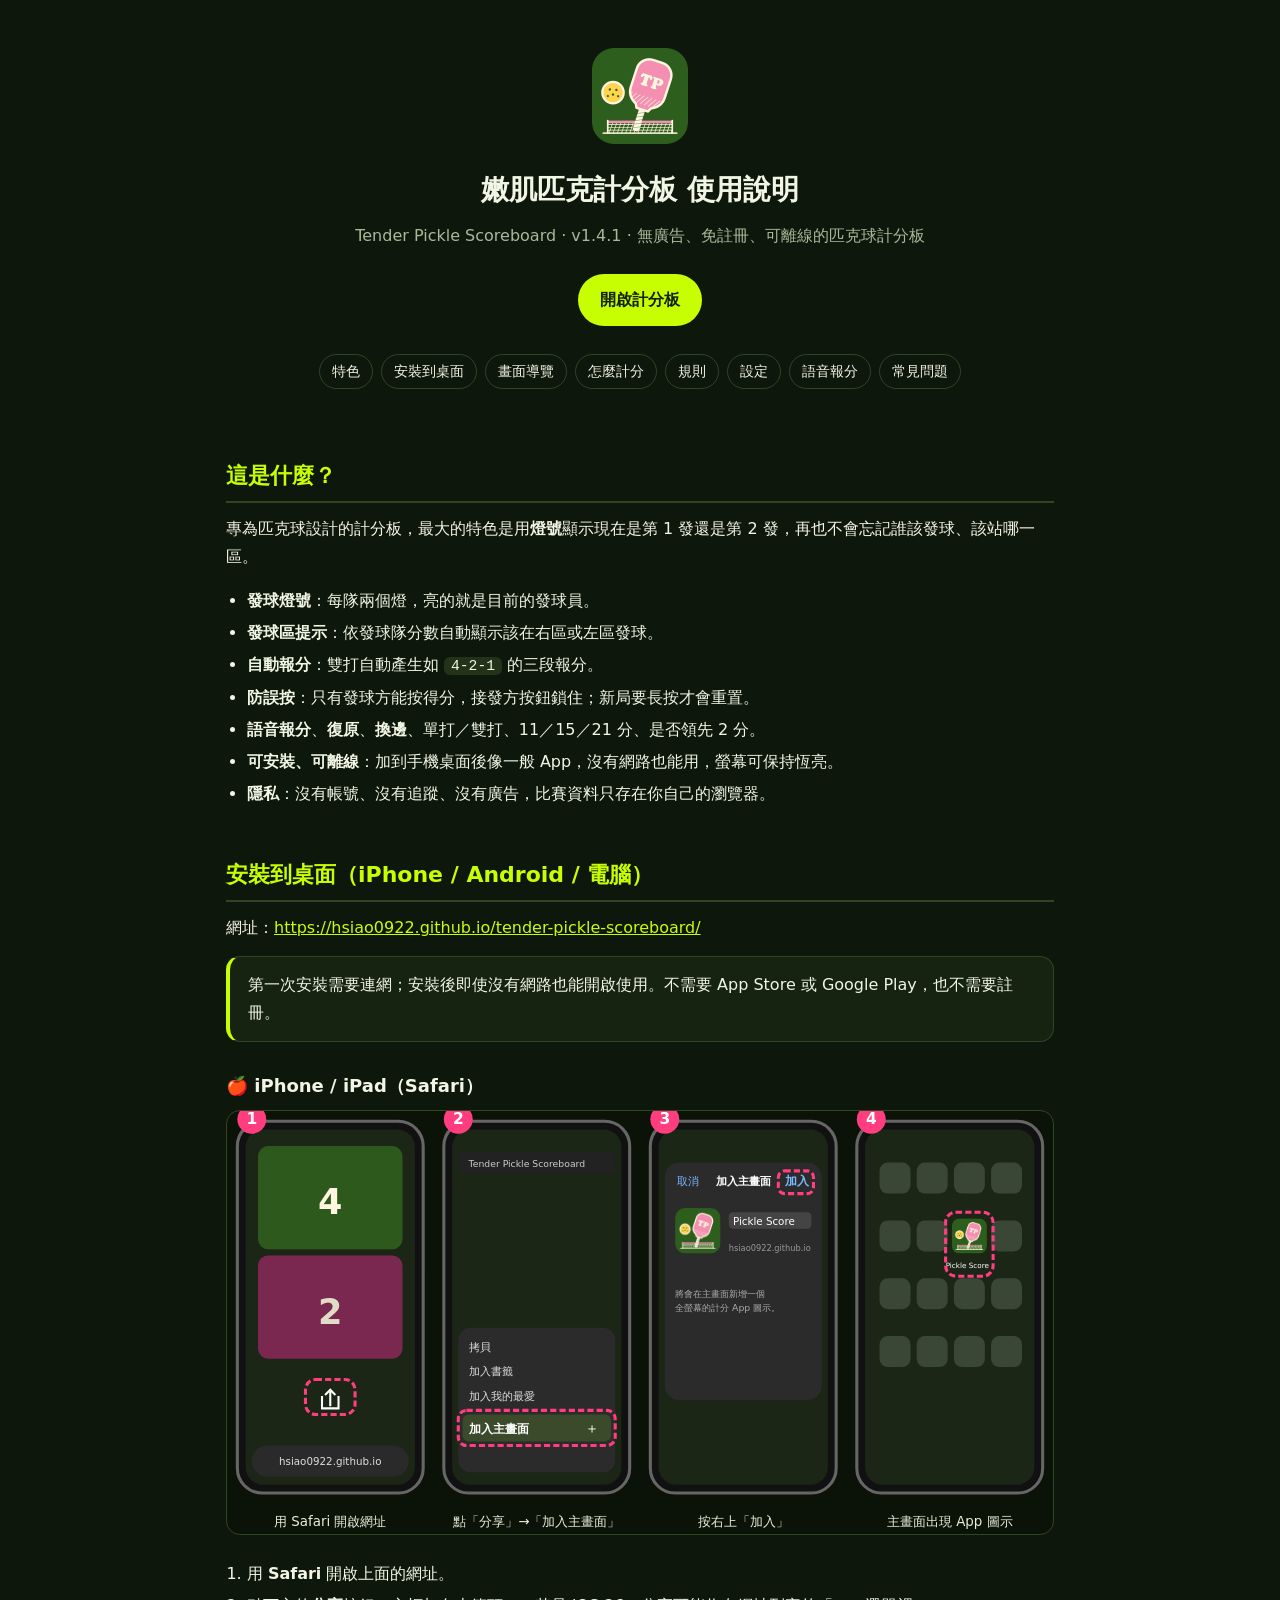
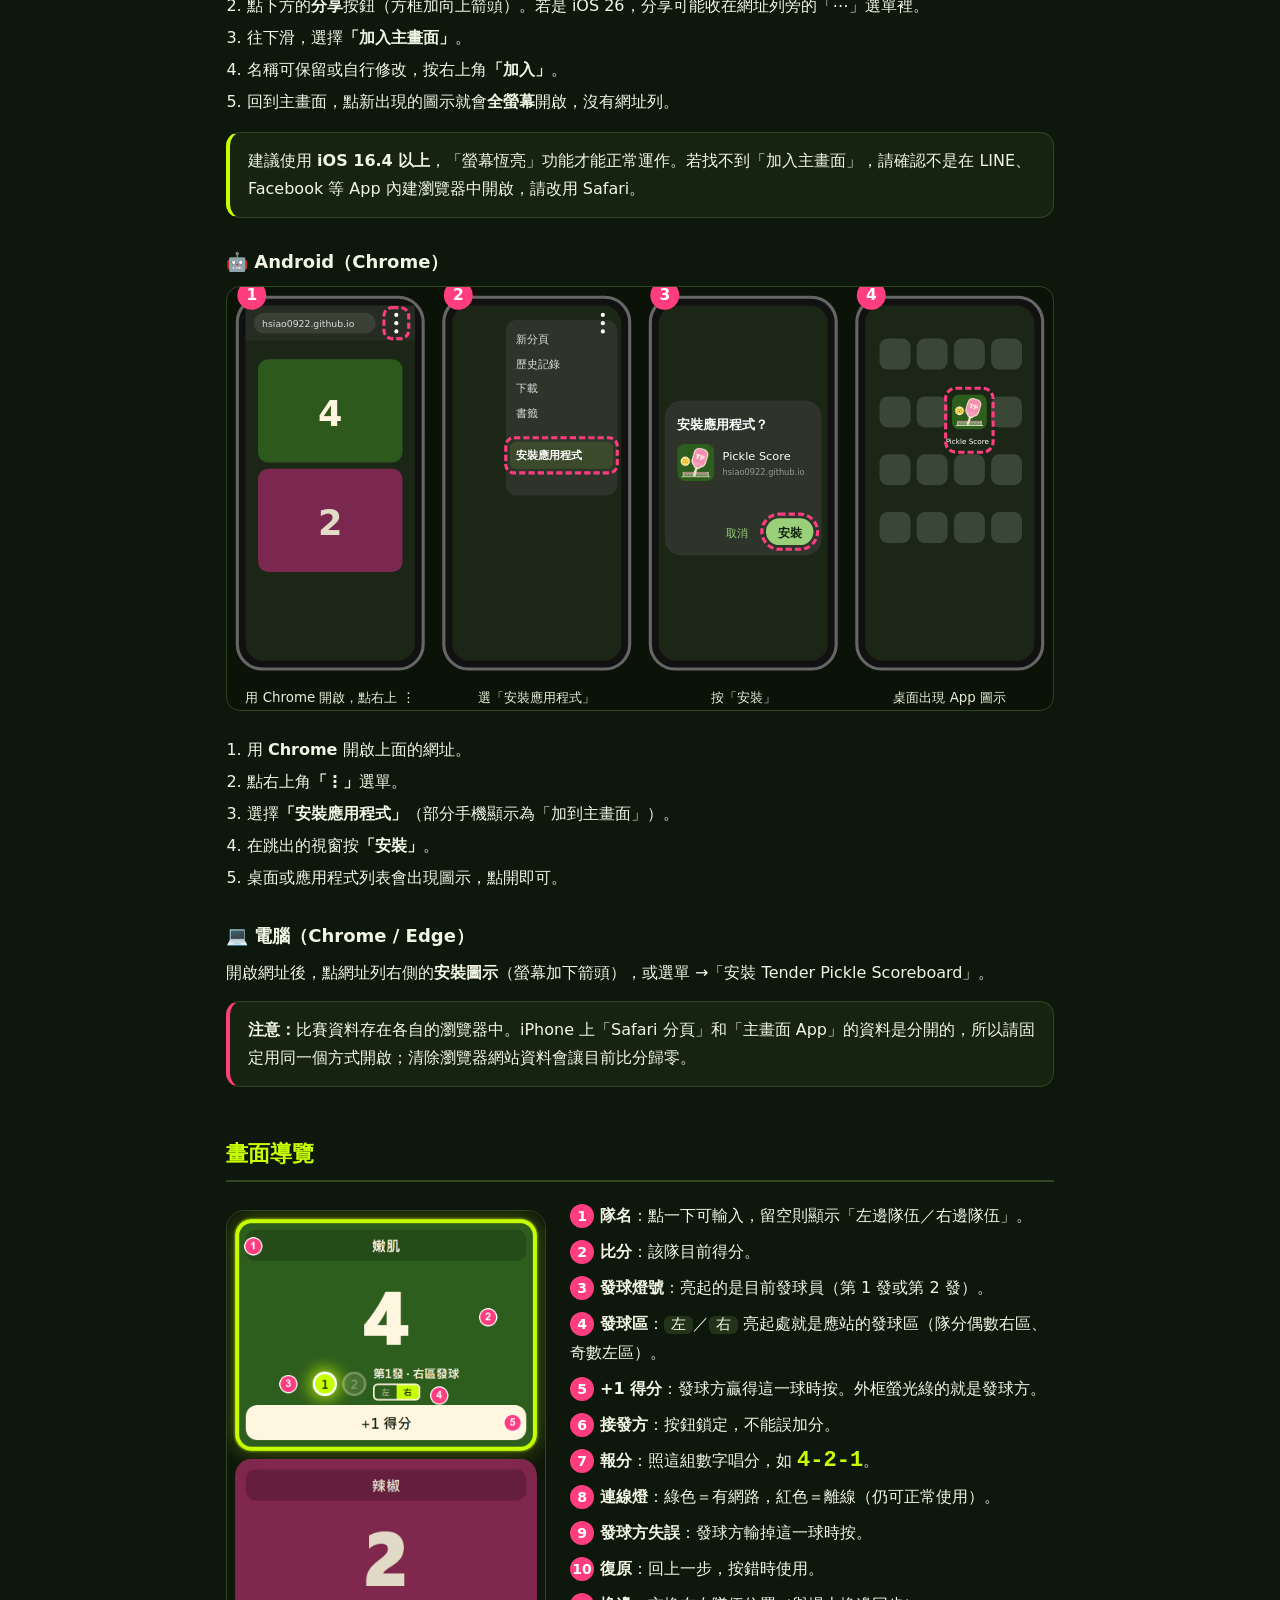
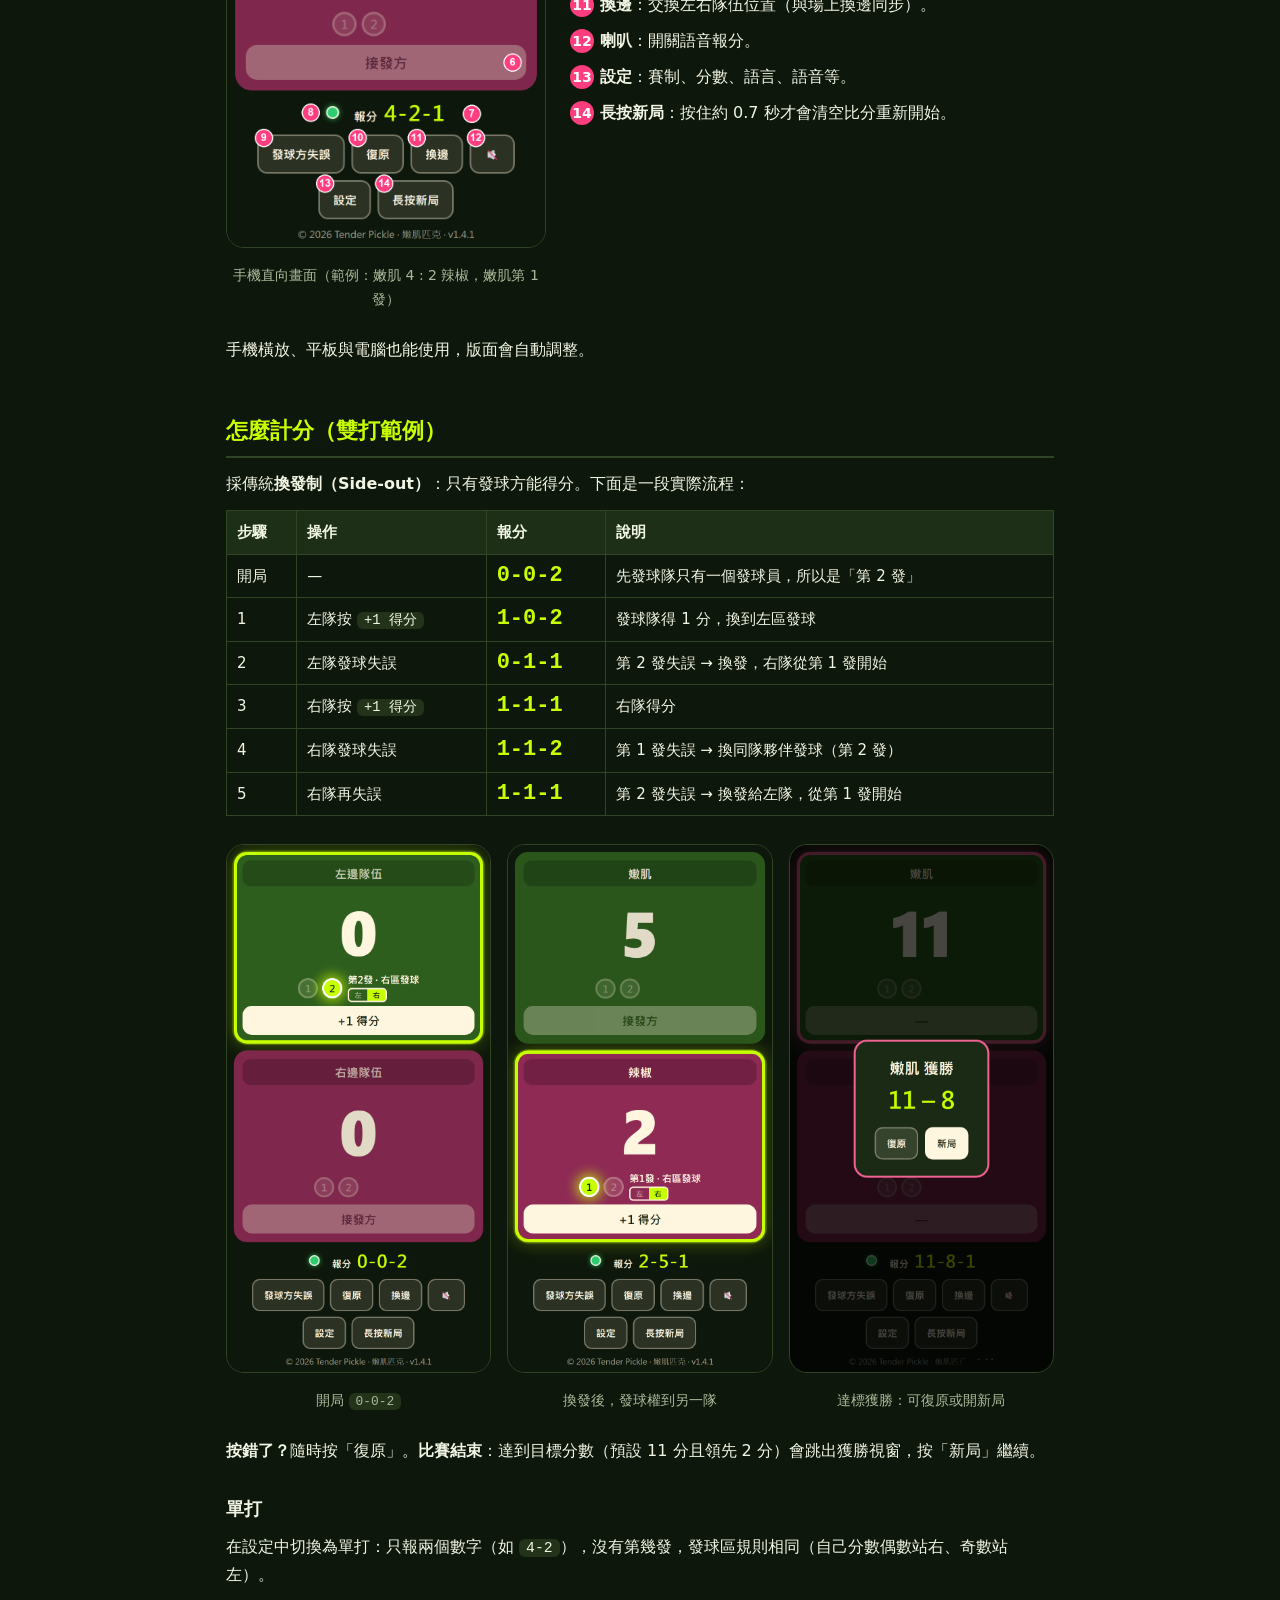
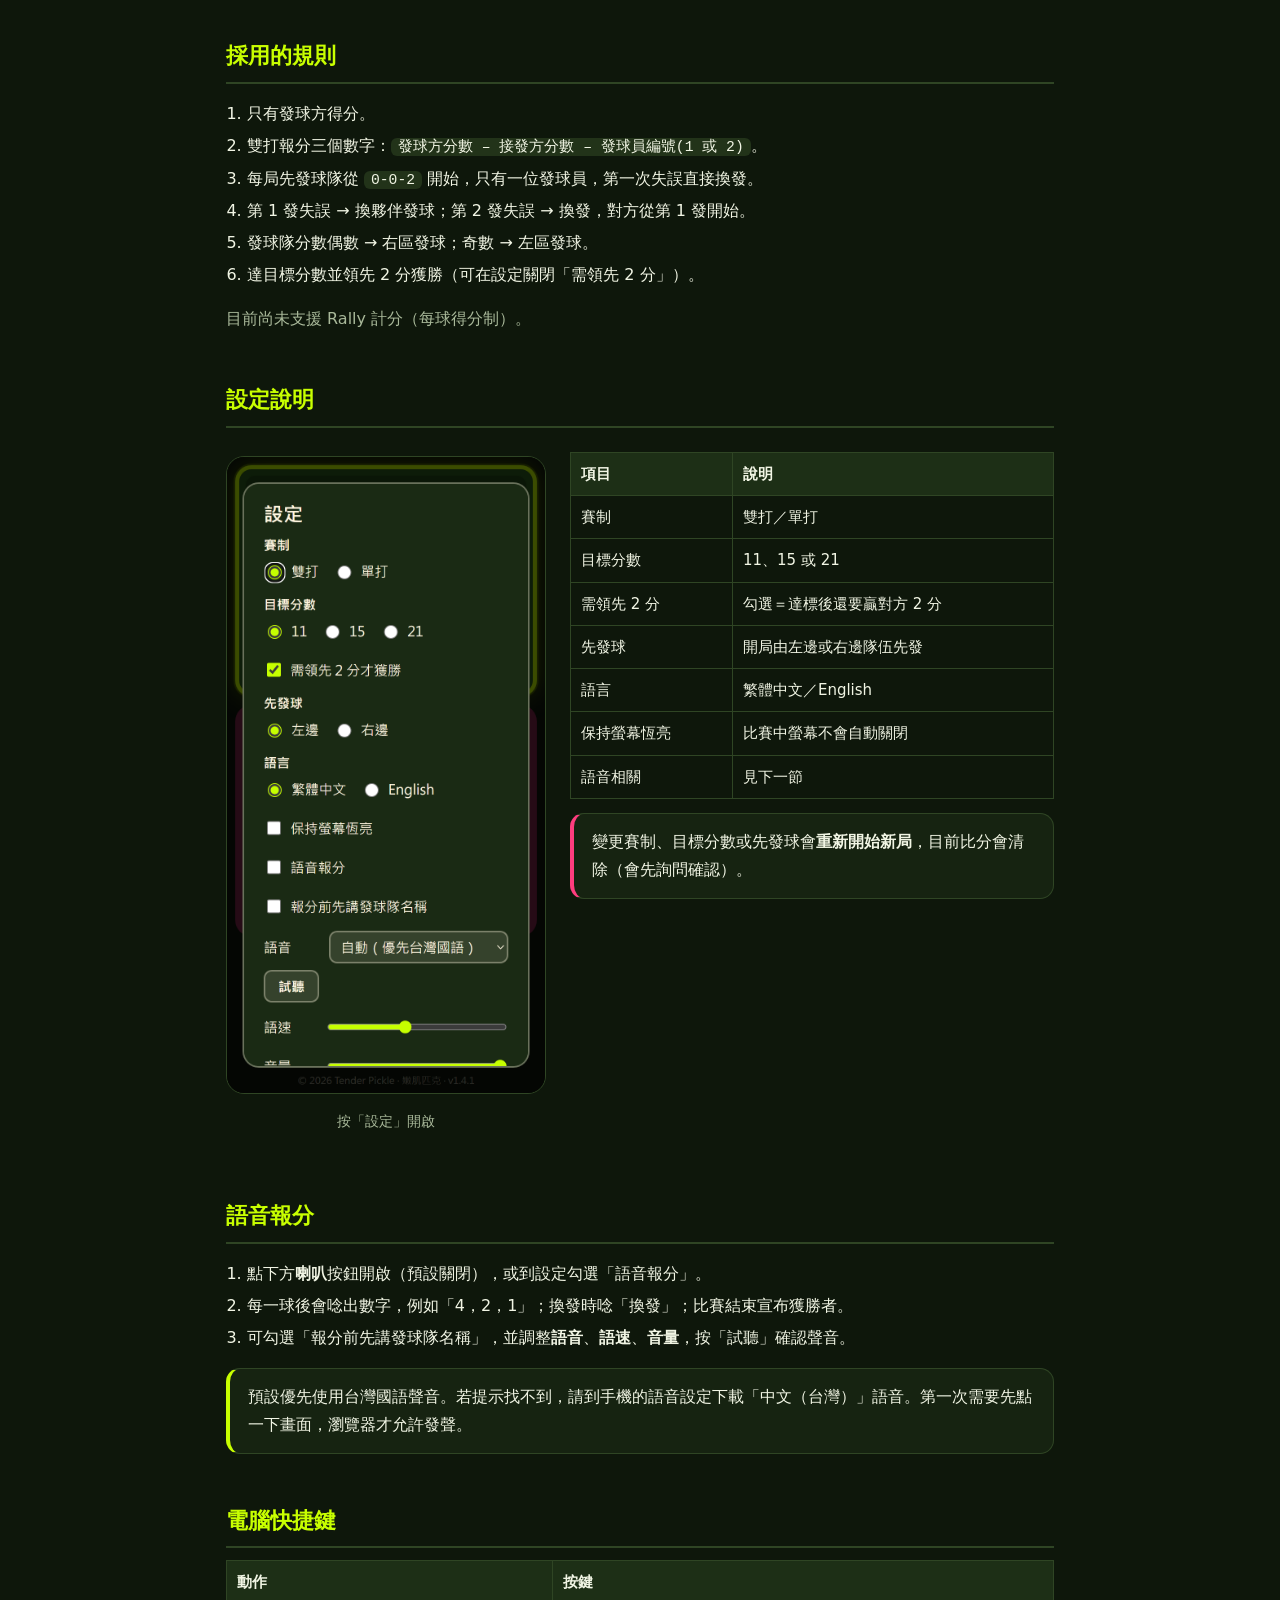
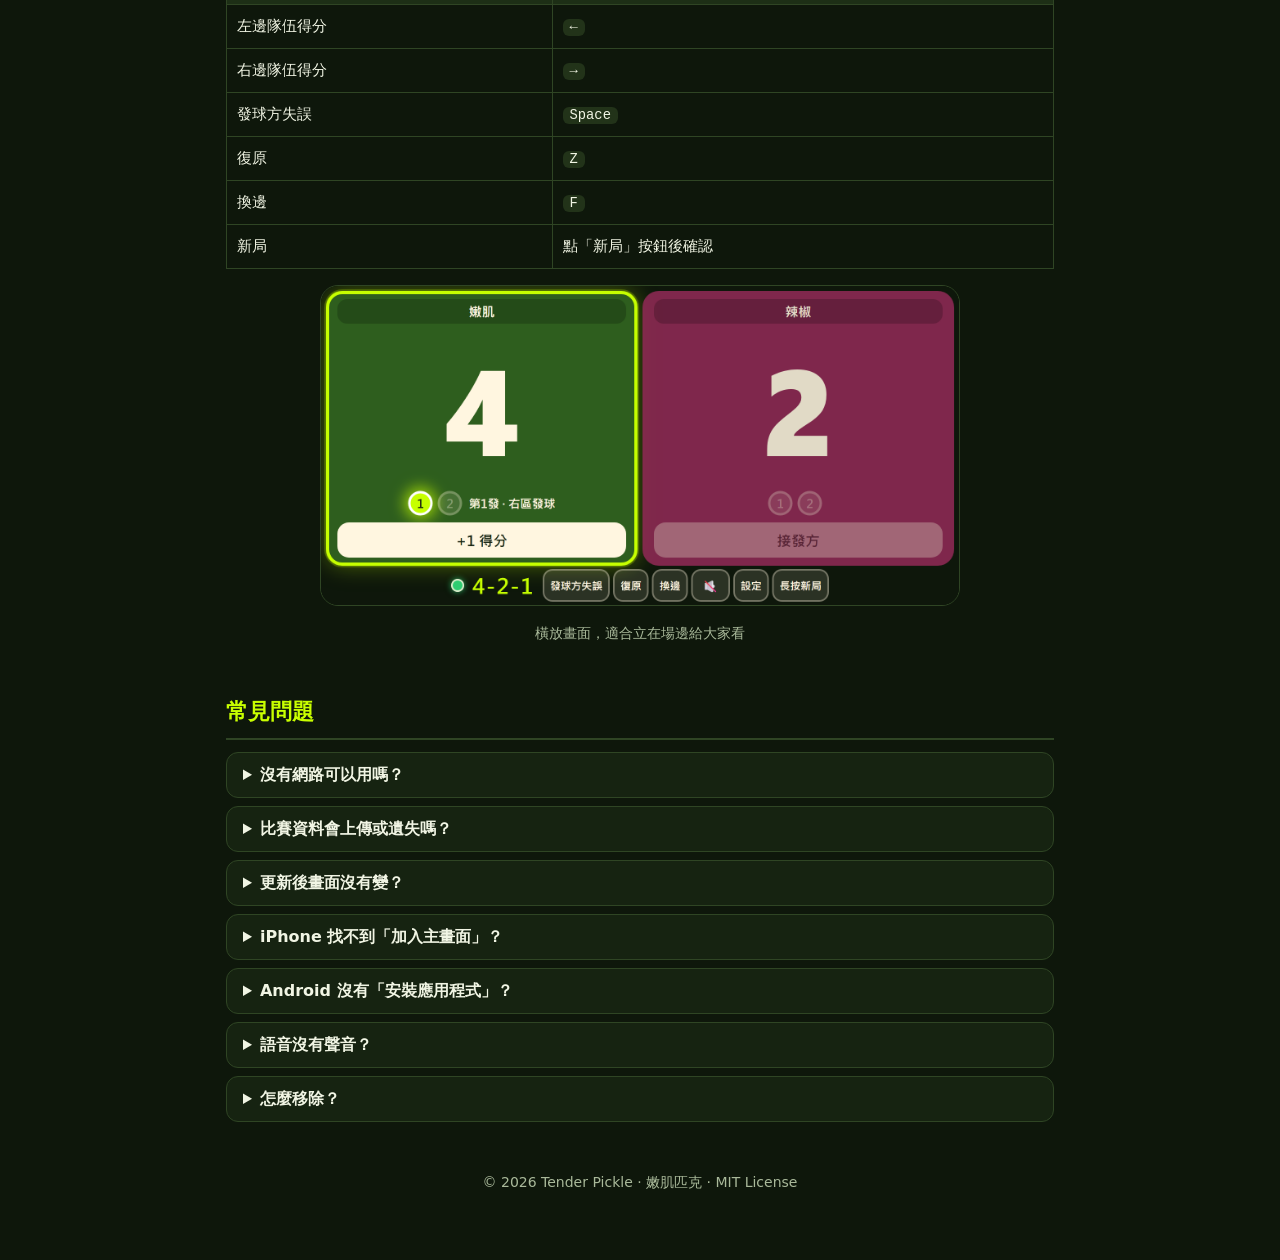
==== guide/index.html @ e4ce8564 "Add illustrated user guide with iOS/Android install steps Co-Authored-By: Claude Sonnet 5.5 <noreply" ====
<!doctype html>
<html lang="zh-TW">
<head>
<meta charset="utf-8">
<meta name="viewport" content="width=device-width, initial-scale=1">
<title>嫩肌匹克計分板 使用說明</title>
<style>
:root{--bg:#0e170b;--card:#16231110;--panel:#162311;--line:#2f4524;--fg:#f1f5e4;--mute:#a9b99a;--lime:#c8ff00;--pink:#ff3d7f}
*{box-sizing:border-box}
body{margin:0;background:var(--bg);color:var(--fg);font:16px/1.75 "Noto Sans TC","Microsoft JhengHei",system-ui,sans-serif}
.wrap{max-width:860px;margin:0 auto;padding:24px 16px 64px}
header{text-align:center;padding:24px 0 8px}
header img{width:96px;height:96px;border-radius:22px}
h1{font-size:28px;margin:12px 0 4px}
h2{font-size:22px;margin:48px 0 12px;padding-bottom:6px;border-bottom:2px solid var(--line);color:var(--lime)}
h3{font-size:18px;margin:28px 0 8px}
p{margin:8px 0}
.sub{color:var(--mute)}
a{color:var(--lime)}
.cta{display:inline-block;margin:16px 0;padding:12px 22px;border-radius:999px;background:var(--lime);color:#12200c;font-weight:700;text-decoration:none}
nav{display:flex;flex-wrap:wrap;gap:8px;justify-content:center;margin:12px 0}
nav a{padding:4px 12px;border:1px solid var(--line);border-radius:999px;text-decoration:none;font-size:14px;color:var(--fg)}
.panel{background:var(--panel);border:1px solid var(--line);border-radius:14px;padding:14px 18px;margin:14px 0}
.tip{border-left:4px solid var(--lime)}
.warn{border-left:4px solid var(--pink)}
figure{margin:16px 0;text-align:center}
figure img{max-width:100%;height:auto;border-radius:18px;border:1px solid var(--line)}
figcaption{color:var(--mute);font-size:14px;margin-top:6px}
.shots{display:grid;grid-template-columns:repeat(auto-fit,minmax(200px,1fr));gap:16px}
.two{display:grid;grid-template-columns:minmax(0,320px) 1fr;gap:24px;align-items:start}
@media(max-width:640px){.two{grid-template-columns:1fr}}
table{border-collapse:collapse;width:100%;margin:12px 0;font-size:15px}
th,td{border:1px solid var(--line);padding:8px 10px;text-align:left;vertical-align:top}
th{background:#1d2f16}
code,kbd{background:#223319;border-radius:6px;padding:1px 7px;font-family:ui-monospace,Consolas,monospace;font-size:.92em}
ol,ul{padding-left:1.3em}
li{margin:4px 0}
.num{display:inline-block;min-width:24px;height:24px;line-height:24px;border-radius:50%;background:var(--pink);color:#fff;text-align:center;font-size:14px;font-weight:700;margin-right:6px}
svg{width:100%;height:auto;background:#0b1208;border:1px solid var(--line);border-radius:14px}
.call{font:700 22px ui-monospace,Consolas,monospace;color:var(--lime)}
details{background:var(--panel);border:1px solid var(--line);border-radius:12px;padding:8px 16px;margin:8px 0}
summary{cursor:pointer;font-weight:700}
footer{text-align:center;color:var(--mute);font-size:14px;margin-top:48px}
@media print{body{background:#fff;color:#000}.panel,details{background:#fff}h2{color:#000}}
</style>
</head>
<body>
<div class="wrap">

<header>
  <img src="img/icon.png" alt="嫩肌匹克計分板圖示">
  <h1>嫩肌匹克計分板 使用說明</h1>
  <p class="sub">Tender Pickle Scoreboard · v1.4.1 · 無廣告、免註冊、可離線的匹克球計分板</p>
  <a class="cta" href="https://hsiao0922.github.io/tender-pickle-scoreboard/">開啟計分板</a>
  <nav>
    <a href="#features">特色</a><a href="#install">安裝到桌面</a><a href="#ui">畫面導覽</a><a href="#play">怎麼計分</a>
    <a href="#rules">規則</a><a href="#settings">設定</a><a href="#voice">語音報分</a><a href="#faq">常見問題</a>
  </nav>
</header>

<h2 id="features">這是什麼？</h2>
<p>專為匹克球設計的計分板，最大的特色是用<strong>燈號</strong>顯示現在是第 1 發還是第 2 發，再也不會忘記誰該發球、該站哪一區。</p>
<ul>
  <li><strong>發球燈號</strong>：每隊兩個燈，亮的就是目前的發球員。</li>
  <li><strong>發球區提示</strong>：依發球隊分數自動顯示該在右區或左區發球。</li>
  <li><strong>自動報分</strong>：雙打自動產生如 <code>4-2-1</code> 的三段報分。</li>
  <li><strong>防誤按</strong>：只有發球方能按得分，接發方按鈕鎖住；新局要長按才會重置。</li>
  <li><strong>語音報分</strong>、<strong>復原</strong>、<strong>換邊</strong>、單打／雙打、11／15／21 分、是否領先 2 分。</li>
  <li><strong>可安裝、可離線</strong>：加到手機桌面後像一般 App，沒有網路也能用，螢幕可保持恆亮。</li>
  <li><strong>隱私</strong>：沒有帳號、沒有追蹤、沒有廣告，比賽資料只存在你自己的瀏覽器。</li>
</ul>

<h2 id="install">安裝到桌面（iPhone / Android / 電腦）</h2>
<p>網址：<a href="https://hsiao0922.github.io/tender-pickle-scoreboard/">https://hsiao0922.github.io/tender-pickle-scoreboard/</a></p>
<div class="panel tip">第一次安裝需要連網；安裝後即使沒有網路也能開啟使用。不需要 App Store 或 Google Play，也不需要註冊。</div>

<h3>🍎 iPhone / iPad（Safari）</h3>
<svg viewBox="0 0 800 410" role="img" aria-label="iPhone 安裝步驟" font-family="'Noto Sans TC','Microsoft JhengHei',system-ui,sans-serif"><g transform="translate(10,10)">
<rect width="180" height="360" rx="24" fill="#111" stroke="#666" stroke-width="3"/>
<rect x="8" y="8" width="164" height="344" rx="17" fill="#1b2616"/>
<rect x="20" y="24" width="140" height="100" rx="10" fill="#2d5a1c"/><rect x="20" y="130" width="140" height="100" rx="10" fill="#7a2850"/><text x="90" y="90" font-size="34" fill="#fff6e0" text-anchor="middle" font-weight="700">4</text><text x="90" y="196" font-size="34" fill="#e0dcc8" text-anchor="middle" font-weight="700">2</text><rect x="14" y="314" width="152" height="30" rx="15" fill="#2a2a2a"/><text x="90" y="333" font-size="10" fill="#ddd" text-anchor="middle" font-weight="400">hsiao0922.github.io</text><g transform="translate(82,258)" stroke="#fff" fill="none" stroke-width="2"><path d="M0 8v12h16V8M8 18V2M3 7l5-5 5 5"/></g><rect x="66" y="250" width="48" height="34" rx="10" fill="none" stroke="#ff3d7f" stroke-width="3" stroke-dasharray="6 3"/>
<circle cx="14" cy="-2" r="14" fill="#ff3d7f"/><text x="14" y="3" text-anchor="middle" fill="#fff" font-size="15" font-weight="700">1</text>
<text x="90" y="392" text-anchor="middle" fill="#e8f0d8" font-size="13">用 Safari 開啟網址</text>
</g><g transform="translate(210,10)">
<rect width="180" height="360" rx="24" fill="#111" stroke="#666" stroke-width="3"/>
<rect x="8" y="8" width="164" height="344" rx="17" fill="#1b2616"/>
<rect x="14" y="30" width="152" height="20" rx="6" fill="#222"/><text x="24" y="44" font-size="9" fill="#ccc" text-anchor="start" font-weight="400">Tender Pickle Scoreboard</text><rect x="14" y="200" width="152" height="140" rx="12" fill="#2b2b2b"/><text x="24" y="222" font-size="11" fill="#ddd" text-anchor="start" font-weight="400">拷貝</text><text x="24" y="246" font-size="11" fill="#ddd" text-anchor="start" font-weight="400">加入書籤</text><text x="24" y="270" font-size="11" fill="#ddd" text-anchor="start" font-weight="400">加入我的最愛</text><rect x="18" y="284" width="144" height="26" rx="6" fill="#3a4a2a"/><text x="24" y="302" font-size="12" fill="#fff" text-anchor="start" font-weight="700">加入主畫面</text><text x="150" y="302" font-size="14" fill="#fff" text-anchor="end">＋</text><rect x="14" y="280" width="152" height="34" rx="8" fill="none" stroke="#ff3d7f" stroke-width="3" stroke-dasharray="6 3"/>
<circle cx="14" cy="-2" r="14" fill="#ff3d7f"/><text x="14" y="3" text-anchor="middle" fill="#fff" font-size="15" font-weight="700">2</text>
<text x="90" y="392" text-anchor="middle" fill="#e8f0d8" font-size="13">點「分享」→「加入主畫面」</text>
</g><g transform="translate(410,10)">
<rect width="180" height="360" rx="24" fill="#111" stroke="#666" stroke-width="3"/>
<rect x="8" y="8" width="164" height="344" rx="17" fill="#1b2616"/>
<rect x="14" y="40" width="152" height="230" rx="14" fill="#2b2b2b"/><text x="26" y="62" font-size="11" fill="#7ab8ff" text-anchor="start" font-weight="400">取消</text><text x="90" y="62" font-size="11" fill="#fff" text-anchor="middle" font-weight="700">加入主畫面</text><text x="154" y="62" font-size="12" fill="#7ab8ff" text-anchor="end" font-weight="700">加入</text><image href="img/icon.png" x="24" y="84" width="44" height="44" style="clip-path:inset(0 round 9.68px)"/><rect x="76" y="88" width="80" height="16" rx="4" fill="#444"/><text x="80" y="100" font-size="10" fill="#fff" text-anchor="start" font-weight="400">Pickle Score</text><text x="76" y="126" font-size="8" fill="#999" text-anchor="start" font-weight="400">hsiao0922.github.io</text><text x="24" y="170" font-size="9" fill="#aaa" text-anchor="start" font-weight="400">將會在主畫面新增一個</text><text x="24" y="184" font-size="9" fill="#aaa" text-anchor="start" font-weight="400">全螢幕的計分 App 圖示。</text><rect x="124" y="48" width="34" height="22" rx="6" fill="none" stroke="#ff3d7f" stroke-width="3" stroke-dasharray="6 3"/>
<circle cx="14" cy="-2" r="14" fill="#ff3d7f"/><text x="14" y="3" text-anchor="middle" fill="#fff" font-size="15" font-weight="700">3</text>
<text x="90" y="392" text-anchor="middle" fill="#e8f0d8" font-size="13">按右上「加入」</text>
</g><g transform="translate(610,10)">
<rect width="180" height="360" rx="24" fill="#111" stroke="#666" stroke-width="3"/>
<rect x="8" y="8" width="164" height="344" rx="17" fill="#1b2616"/>
<rect x="22" y="40" width="30" height="30" rx="8" fill="#3a4636"/><rect x="58" y="40" width="30" height="30" rx="8" fill="#3a4636"/><rect x="94" y="40" width="30" height="30" rx="8" fill="#3a4636"/><rect x="130" y="40" width="30" height="30" rx="8" fill="#3a4636"/><rect x="22" y="96" width="30" height="30" rx="8" fill="#3a4636"/><rect x="58" y="96" width="30" height="30" rx="8" fill="#3a4636"/><rect x="130" y="96" width="30" height="30" rx="8" fill="#3a4636"/><rect x="22" y="152" width="30" height="30" rx="8" fill="#3a4636"/><rect x="58" y="152" width="30" height="30" rx="8" fill="#3a4636"/><rect x="94" y="152" width="30" height="30" rx="8" fill="#3a4636"/><rect x="130" y="152" width="30" height="30" rx="8" fill="#3a4636"/><rect x="22" y="208" width="30" height="30" rx="8" fill="#3a4636"/><rect x="58" y="208" width="30" height="30" rx="8" fill="#3a4636"/><rect x="94" y="208" width="30" height="30" rx="8" fill="#3a4636"/><rect x="130" y="208" width="30" height="30" rx="8" fill="#3a4636"/><image href="img/icon.png" x="92" y="94" width="34" height="34" style="clip-path:inset(0 round 7.48px)"/><text x="107" y="142" font-size="7" fill="#fff" text-anchor="middle" font-weight="400">Pickle Score</text><rect x="86" y="88" width="46" height="62" rx="10" fill="none" stroke="#ff3d7f" stroke-width="3" stroke-dasharray="6 3"/>
<circle cx="14" cy="-2" r="14" fill="#ff3d7f"/><text x="14" y="3" text-anchor="middle" fill="#fff" font-size="15" font-weight="700">4</text>
<text x="90" y="392" text-anchor="middle" fill="#e8f0d8" font-size="13">主畫面出現 App 圖示</text>
</g></svg>
<ol>
  <li>用 <strong>Safari</strong> 開啟上面的網址。</li>
  <li>點下方的<strong>分享</strong>按鈕（方框加向上箭頭）。若是 iOS 26，分享可能收在網址列旁的「⋯」選單裡。</li>
  <li>往下滑，選擇<strong>「加入主畫面」</strong>。</li>
  <li>名稱可保留或自行修改，按右上角<strong>「加入」</strong>。</li>
  <li>回到主畫面，點新出現的圖示就會<strong>全螢幕</strong>開啟，沒有網址列。</li>
</ol>
<div class="panel tip">建議使用 <strong>iOS 16.4 以上</strong>，「螢幕恆亮」功能才能正常運作。若找不到「加入主畫面」，請確認不是在 LINE、Facebook 等 App 內建瀏覽器中開啟，請改用 Safari。</div>

<h3>🤖 Android（Chrome）</h3>
<svg viewBox="0 0 800 410" role="img" aria-label="Android 安裝步驟" font-family="'Noto Sans TC','Microsoft JhengHei',system-ui,sans-serif"><g transform="translate(10,10)">
<rect width="180" height="360" rx="24" fill="#111" stroke="#666" stroke-width="3"/>
<rect x="8" y="8" width="164" height="344" rx="17" fill="#1b2616"/>
<rect x="8" y="8" width="164" height="34" rx="0" fill="#262c22"/><rect x="16" y="15" width="118" height="20" rx="10" fill="#3a4034"/><text x="24" y="29" font-size="9" fill="#ddd" text-anchor="start" font-weight="400">hsiao0922.github.io</text><g fill="#fff"><circle cx="154" cy="17" r="2"/><circle cx="154" cy="25" r="2"/><circle cx="154" cy="33" r="2"/></g><rect x="142" y="10" width="24" height="30" rx="8" fill="none" stroke="#ff3d7f" stroke-width="3" stroke-dasharray="6 3"/><rect x="20" y="60" width="140" height="100" rx="10" fill="#2d5a1c"/><rect x="20" y="166" width="140" height="100" rx="10" fill="#7a2850"/><text x="90" y="125" font-size="34" fill="#fff6e0" text-anchor="middle" font-weight="700">4</text><text x="90" y="230" font-size="34" fill="#e0dcc8" text-anchor="middle" font-weight="700">2</text>
<circle cx="14" cy="-2" r="14" fill="#ff3d7f"/><text x="14" y="3" text-anchor="middle" fill="#fff" font-size="15" font-weight="700">1</text>
<text x="90" y="392" text-anchor="middle" fill="#e8f0d8" font-size="13">用 Chrome 開啟，點右上 ⋮</text>
</g><g transform="translate(210,10)">
<rect width="180" height="360" rx="24" fill="#111" stroke="#666" stroke-width="3"/>
<rect x="8" y="8" width="164" height="344" rx="17" fill="#1b2616"/>
<rect x="60" y="22" width="108" height="170" rx="10" fill="#2e342a"/><text x="70" y="44" font-size="11" fill="#ddd" text-anchor="start" font-weight="400">新分頁</text><text x="70" y="68" font-size="11" fill="#ddd" text-anchor="start" font-weight="400">歷史記錄</text><text x="70" y="92" font-size="11" fill="#ddd" text-anchor="start" font-weight="400">下載</text><text x="70" y="116" font-size="11" fill="#ddd" text-anchor="start" font-weight="400">書籤</text><rect x="64" y="140" width="100" height="26" rx="6" fill="#3a4a2a"/><text x="70" y="157" font-size="11" fill="#fff" text-anchor="start" font-weight="700">安裝應用程式</text><rect x="60" y="136" width="108" height="34" rx="8" fill="none" stroke="#ff3d7f" stroke-width="3" stroke-dasharray="6 3"/><g fill="#fff"><circle cx="154" cy="17" r="2"/><circle cx="154" cy="25" r="2"/><circle cx="154" cy="33" r="2"/></g>
<circle cx="14" cy="-2" r="14" fill="#ff3d7f"/><text x="14" y="3" text-anchor="middle" fill="#fff" font-size="15" font-weight="700">2</text>
<text x="90" y="392" text-anchor="middle" fill="#e8f0d8" font-size="13">選「安裝應用程式」</text>
</g><g transform="translate(410,10)">
<rect width="180" height="360" rx="24" fill="#111" stroke="#666" stroke-width="3"/>
<rect x="8" y="8" width="164" height="344" rx="17" fill="#1b2616"/>
<rect x="14" y="100" width="152" height="150" rx="16" fill="#2e342a"/><text x="26" y="128" font-size="13" fill="#fff" text-anchor="start" font-weight="700">安裝應用程式？</text><image href="img/icon.png" x="26" y="142" width="36" height="36" style="clip-path:inset(0 round 7.92px)"/><text x="70" y="158" font-size="11" fill="#fff" text-anchor="start" font-weight="400">Pickle Score</text><text x="70" y="172" font-size="8" fill="#999" text-anchor="start" font-weight="400">hsiao0922.github.io</text><text x="84" y="232" font-size="11" fill="#9ad07a" text-anchor="middle" font-weight="400">取消</text><rect x="112" y="214" width="46" height="26" rx="13" fill="#9ad07a"/><text x="135" y="232" font-size="12" fill="#12200c" text-anchor="middle" font-weight="700">安裝</text><rect x="108" y="210" width="54" height="34" rx="17" fill="none" stroke="#ff3d7f" stroke-width="3" stroke-dasharray="6 3"/>
<circle cx="14" cy="-2" r="14" fill="#ff3d7f"/><text x="14" y="3" text-anchor="middle" fill="#fff" font-size="15" font-weight="700">3</text>
<text x="90" y="392" text-anchor="middle" fill="#e8f0d8" font-size="13">按「安裝」</text>
</g><g transform="translate(610,10)">
<rect width="180" height="360" rx="24" fill="#111" stroke="#666" stroke-width="3"/>
<rect x="8" y="8" width="164" height="344" rx="17" fill="#1b2616"/>
<rect x="22" y="40" width="30" height="30" rx="8" fill="#3a4636"/><rect x="58" y="40" width="30" height="30" rx="8" fill="#3a4636"/><rect x="94" y="40" width="30" height="30" rx="8" fill="#3a4636"/><rect x="130" y="40" width="30" height="30" rx="8" fill="#3a4636"/><rect x="22" y="96" width="30" height="30" rx="8" fill="#3a4636"/><rect x="58" y="96" width="30" height="30" rx="8" fill="#3a4636"/><rect x="130" y="96" width="30" height="30" rx="8" fill="#3a4636"/><rect x="22" y="152" width="30" height="30" rx="8" fill="#3a4636"/><rect x="58" y="152" width="30" height="30" rx="8" fill="#3a4636"/><rect x="94" y="152" width="30" height="30" rx="8" fill="#3a4636"/><rect x="130" y="152" width="30" height="30" rx="8" fill="#3a4636"/><rect x="22" y="208" width="30" height="30" rx="8" fill="#3a4636"/><rect x="58" y="208" width="30" height="30" rx="8" fill="#3a4636"/><rect x="94" y="208" width="30" height="30" rx="8" fill="#3a4636"/><rect x="130" y="208" width="30" height="30" rx="8" fill="#3a4636"/><image href="img/icon.png" x="92" y="94" width="34" height="34" style="clip-path:inset(0 round 7.48px)"/><text x="107" y="142" font-size="7" fill="#fff" text-anchor="middle" font-weight="400">Pickle Score</text><rect x="86" y="88" width="46" height="62" rx="10" fill="none" stroke="#ff3d7f" stroke-width="3" stroke-dasharray="6 3"/>
<circle cx="14" cy="-2" r="14" fill="#ff3d7f"/><text x="14" y="3" text-anchor="middle" fill="#fff" font-size="15" font-weight="700">4</text>
<text x="90" y="392" text-anchor="middle" fill="#e8f0d8" font-size="13">桌面出現 App 圖示</text>
</g></svg>
<ol>
  <li>用 <strong>Chrome</strong> 開啟上面的網址。</li>
  <li>點右上角<strong>「⋮」</strong>選單。</li>
  <li>選擇<strong>「安裝應用程式」</strong>（部分手機顯示為「加到主畫面」）。</li>
  <li>在跳出的視窗按<strong>「安裝」</strong>。</li>
  <li>桌面或應用程式列表會出現圖示，點開即可。</li>
</ol>

<h3>💻 電腦（Chrome / Edge）</h3>
<p>開啟網址後，點網址列右側的<strong>安裝圖示</strong>（螢幕加下箭頭），或選單 →「安裝 Tender Pickle Scoreboard」。</p>

<div class="panel warn">
  <strong>注意：</strong>比賽資料存在各自的瀏覽器中。iPhone 上「Safari 分頁」和「主畫面 App」的資料是分開的，所以請固定用同一個方式開啟；清除瀏覽器網站資料會讓目前比分歸零。
</div>

<h2 id="ui">畫面導覽</h2>
<div class="two">
  <figure>
    <img src="img/annotated.png" alt="計分板畫面標註圖">
    <figcaption>手機直向畫面（範例：嫩肌 4 : 2 辣椒，嫩肌第 1 發）</figcaption>
  </figure>
  <div>
    <p><span class="num">1</span><strong>隊名</strong>：點一下可輸入，留空則顯示「左邊隊伍／右邊隊伍」。</p>
    <p><span class="num">2</span><strong>比分</strong>：該隊目前得分。</p>
    <p><span class="num">3</span><strong>發球燈號</strong>：亮起的是目前發球員（第 1 發或第 2 發）。</p>
    <p><span class="num">4</span><strong>發球區</strong>：<code>左</code>／<code>右</code> 亮起處就是應站的發球區（隊分偶數右區、奇數左區）。</p>
    <p><span class="num">5</span><strong>+1 得分</strong>：發球方贏得這一球時按。外框螢光綠的就是發球方。</p>
    <p><span class="num">6</span><strong>接發方</strong>：按鈕鎖定，不能誤加分。</p>
    <p><span class="num">7</span><strong>報分</strong>：照這組數字唱分，如 <span class="call">4-2-1</span>。</p>
    <p><span class="num">8</span><strong>連線燈</strong>：綠色＝有網路，紅色＝離線（仍可正常使用）。</p>
    <p><span class="num">9</span><strong>發球方失誤</strong>：發球方輸掉這一球時按。</p>
    <p><span class="num">10</span><strong>復原</strong>：回上一步，按錯時使用。</p>
    <p><span class="num">11</span><strong>換邊</strong>：交換左右隊伍位置（與場上換邊同步）。</p>
    <p><span class="num">12</span><strong>喇叭</strong>：開關語音報分。</p>
    <p><span class="num">13</span><strong>設定</strong>：賽制、分數、語言、語音等。</p>
    <p><span class="num">14</span><strong>長按新局</strong>：按住約 0.7 秒才會清空比分重新開始。</p>
  </div>
</div>
<p>手機橫放、平板與電腦也能使用，版面會自動調整。</p>

<h2 id="play">怎麼計分（雙打範例）</h2>
<p>採傳統<strong>換發制（Side-out）</strong>：只有發球方能得分。下面是一段實際流程：</p>
<table>
  <tr><th>步驟</th><th>操作</th><th>報分</th><th>說明</th></tr>
  <tr><td>開局</td><td>—</td><td><span class="call">0-0-2</span></td><td>先發球隊只有一個發球員，所以是「第 2 發」</td></tr>
  <tr><td>1</td><td>左隊按 <code>+1 得分</code></td><td><span class="call">1-0-2</span></td><td>發球隊得 1 分，換到左區發球</td></tr>
  <tr><td>2</td><td>左隊發球失誤</td><td><span class="call">0-1-1</span></td><td>第 2 發失誤 → 換發，右隊從第 1 發開始</td></tr>
  <tr><td>3</td><td>右隊按 <code>+1 得分</code></td><td><span class="call">1-1-1</span></td><td>右隊得分</td></tr>
  <tr><td>4</td><td>右隊發球失誤</td><td><span class="call">1-1-2</span></td><td>第 1 發失誤 → 換同隊夥伴發球（第 2 發）</td></tr>
  <tr><td>5</td><td>右隊再失誤</td><td><span class="call">1-1-1</span></td><td>第 2 發失誤 → 換發給左隊，從第 1 發開始</td></tr>
</table>
<div class="shots">
  <figure><img src="img/start.png" alt="開局畫面"><figcaption>開局 <code>0-0-2</code></figcaption></figure>
  <figure><img src="img/sideout.png" alt="換發後畫面"><figcaption>換發後，發球權到另一隊</figcaption></figure>
  <figure><img src="img/win.png" alt="獲勝畫面"><figcaption>達標獲勝：可復原或開新局</figcaption></figure>
</div>
<p><strong>按錯了？</strong>隨時按「復原」。<strong>比賽結束</strong>：達到目標分數（預設 11 分且領先 2 分）會跳出獲勝視窗，按「新局」繼續。</p>

<h3>單打</h3>
<p>在設定中切換為單打：只報兩個數字（如 <code>4-2</code>），沒有第幾發，發球區規則相同（自己分數偶數站右、奇數站左）。</p>

<h2 id="rules">採用的規則</h2>
<ol>
  <li>只有發球方得分。</li>
  <li>雙打報分三個數字：<code>發球方分數 – 接發方分數 – 發球員編號(1 或 2)</code>。</li>
  <li>每局先發球隊從 <code>0-0-2</code> 開始，只有一位發球員，第一次失誤直接換發。</li>
  <li>第 1 發失誤 → 換夥伴發球；第 2 發失誤 → 換發，對方從第 1 發開始。</li>
  <li>發球隊分數偶數 → 右區發球；奇數 → 左區發球。</li>
  <li>達目標分數並領先 2 分獲勝（可在設定關閉「需領先 2 分」）。</li>
</ol>
<p class="sub">目前尚未支援 Rally 計分（每球得分制）。</p>

<h2 id="settings">設定說明</h2>
<div class="two">
  <figure><img src="img/settings.png" alt="設定畫面"><figcaption>按「設定」開啟</figcaption></figure>
  <div>
    <table>
      <tr><th>項目</th><th>說明</th></tr>
      <tr><td>賽制</td><td>雙打／單打</td></tr>
      <tr><td>目標分數</td><td>11、15 或 21</td></tr>
      <tr><td>需領先 2 分</td><td>勾選＝達標後還要贏對方 2 分</td></tr>
      <tr><td>先發球</td><td>開局由左邊或右邊隊伍先發</td></tr>
      <tr><td>語言</td><td>繁體中文／English</td></tr>
      <tr><td>保持螢幕恆亮</td><td>比賽中螢幕不會自動關閉</td></tr>
      <tr><td>語音相關</td><td>見下一節</td></tr>
    </table>
    <div class="panel warn">變更賽制、目標分數或先發球會<strong>重新開始新局</strong>，目前比分會清除（會先詢問確認）。</div>
  </div>
</div>

<h2 id="voice">語音報分</h2>
<ol>
  <li>點下方<strong>喇叭</strong>按鈕開啟（預設關閉），或到設定勾選「語音報分」。</li>
  <li>每一球後會唸出數字，例如「4，2，1」；換發時唸「換發」；比賽結束宣布獲勝者。</li>
  <li>可勾選「報分前先講發球隊名稱」，並調整<strong>語音</strong>、<strong>語速</strong>、<strong>音量</strong>，按「試聽」確認聲音。</li>
</ol>
<div class="panel tip">預設優先使用台灣國語聲音。若提示找不到，請到手機的語音設定下載「中文（台灣）」語音。第一次需要先點一下畫面，瀏覽器才允許發聲。</div>

<h2 id="kbd">電腦快捷鍵</h2>
<table>
  <tr><th>動作</th><th>按鍵</th></tr>
  <tr><td>左邊隊伍得分</td><td><kbd>←</kbd></td></tr>
  <tr><td>右邊隊伍得分</td><td><kbd>→</kbd></td></tr>
  <tr><td>發球方失誤</td><td><kbd>Space</kbd></td></tr>
  <tr><td>復原</td><td><kbd>Z</kbd></td></tr>
  <tr><td>換邊</td><td><kbd>F</kbd></td></tr>
  <tr><td>新局</td><td>點「新局」按鈕後確認</td></tr>
</table>
<figure><img src="img/landscape.png" alt="橫向畫面" style="max-width:640px"><figcaption>橫放畫面，適合立在場邊給大家看</figcaption></figure>

<h2 id="faq">常見問題</h2>
<details><summary>沒有網路可以用嗎？</summary><p>可以。第一次連網開啟後，之後離線也能計分。右上連線燈變紅只是表示離線，不影響使用。</p></details>
<details><summary>比賽資料會上傳或遺失嗎？</summary><p>不會上傳，只存在本機瀏覽器的 localStorage。清除網站資料、換手機或換瀏覽器就不會有舊資料。</p></details>
<details><summary>更新後畫面沒有變？</summary><p>程式採用「有網路時優先更新」，下次開啟（有連網）就會套用新版。頁尾和設定底部會顯示目前版本號。</p></details>
<details><summary>iPhone 找不到「加入主畫面」？</summary><p>請確認用 Safari 開啟（不是 LINE／FB 內建瀏覽器）。若畫面上看不到分享按鈕，請在網址列旁的「⋯」選單中尋找「分享」。</p></details>
<details><summary>Android 沒有「安裝應用程式」？</summary><p>請用 Chrome 並先把網頁完整載入一次；仍沒有時，選單內的「加到主畫面」也可以達到相同效果。</p></details>
<details><summary>語音沒有聲音？</summary><p>檢查手機是否靜音、音量與計分板內的音量；先點一下畫面；再按設定中的「試聽」測試。</p></details>
<details><summary>怎麼移除？</summary><p>像一般 App 一樣長按圖示 → 移除（iPhone）或解除安裝（Android）。</p></details>

<footer>© 2026 Tender Pickle · 嫩肌匹克 · MIT License</footer>
</div>
</body>
</html>
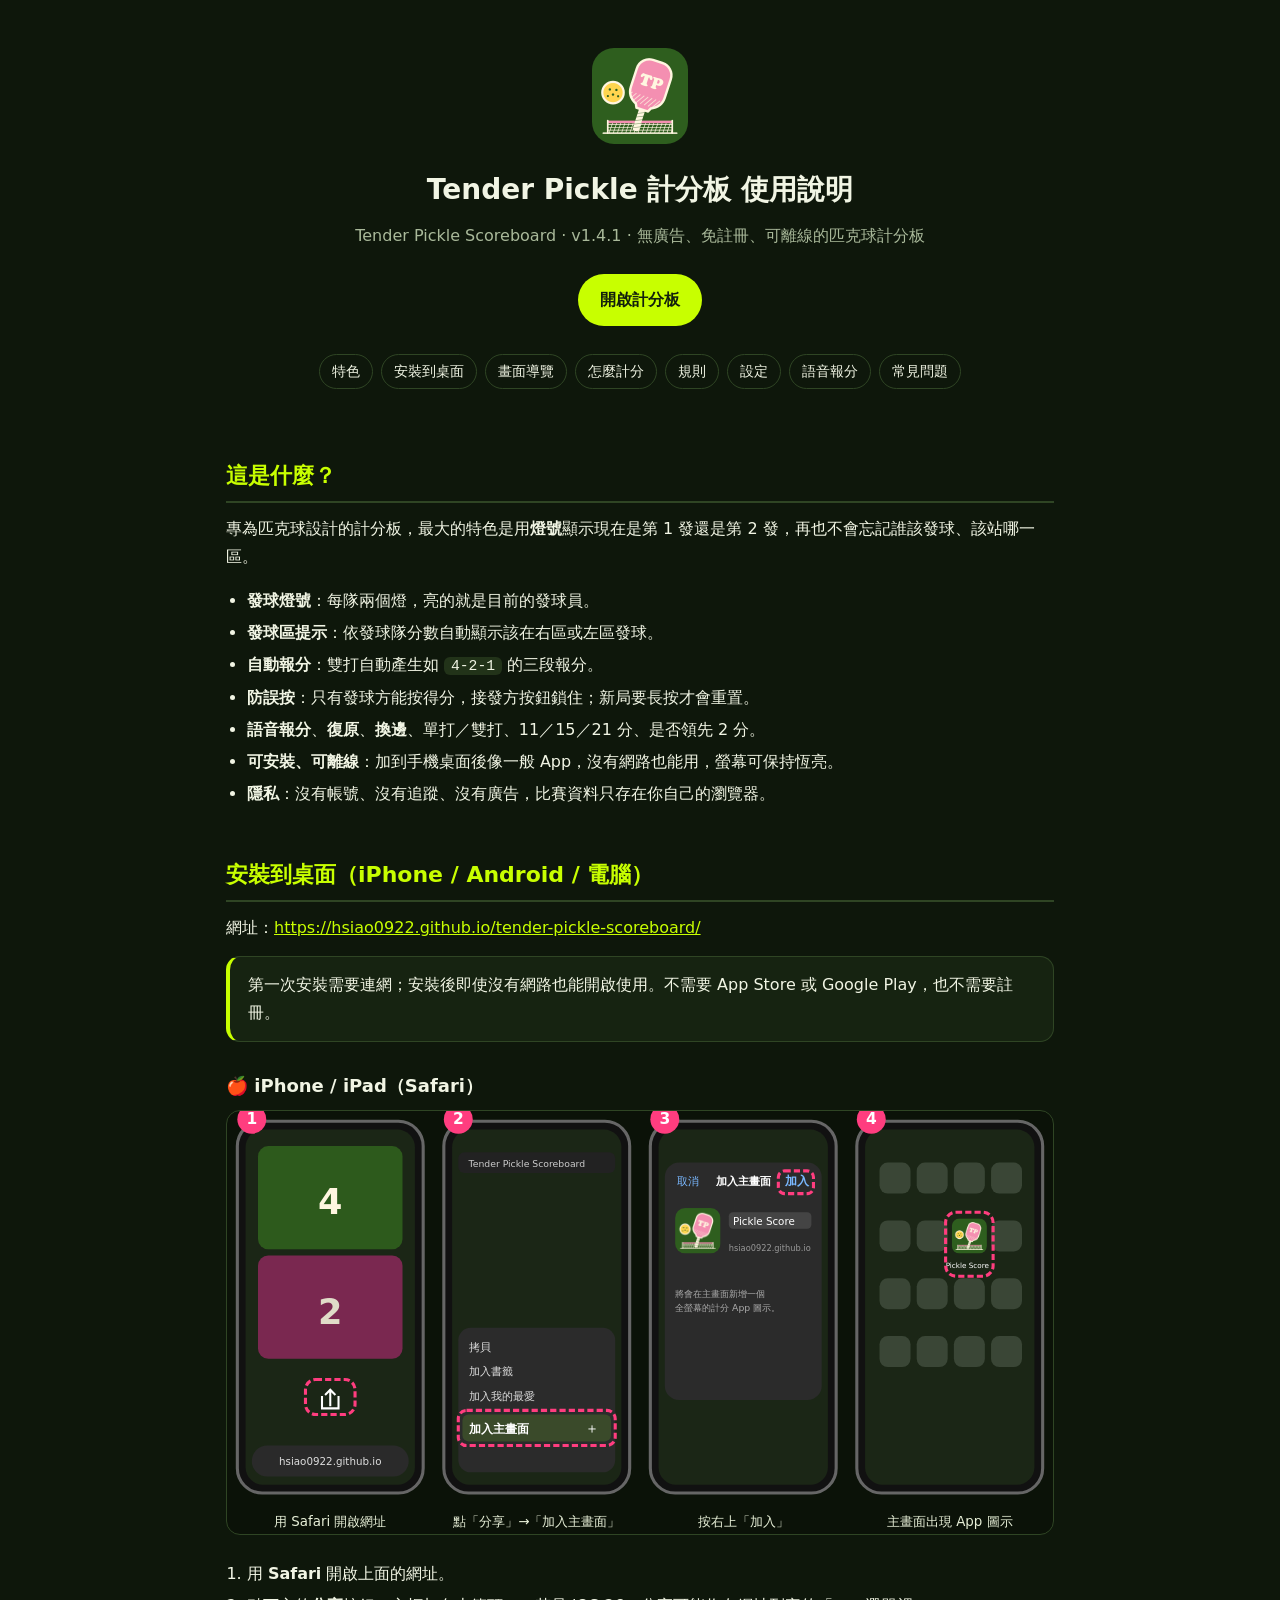
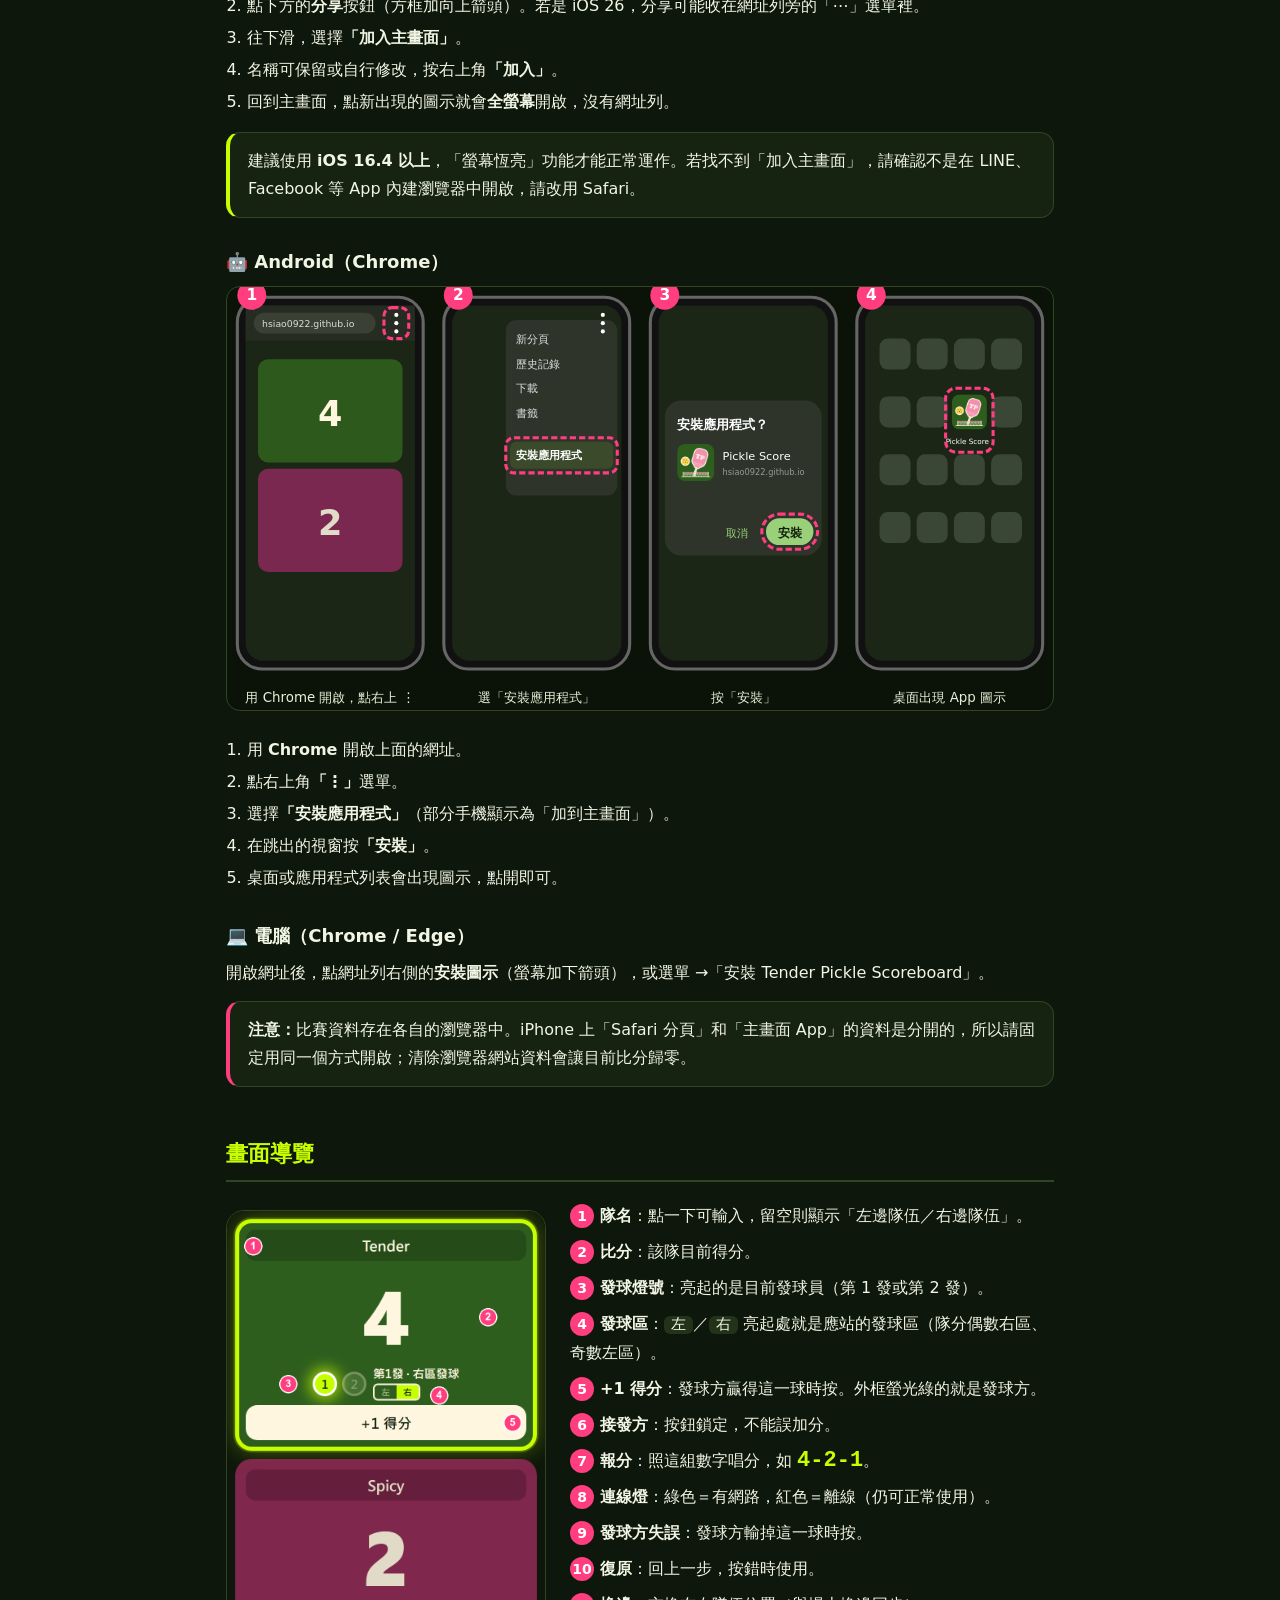
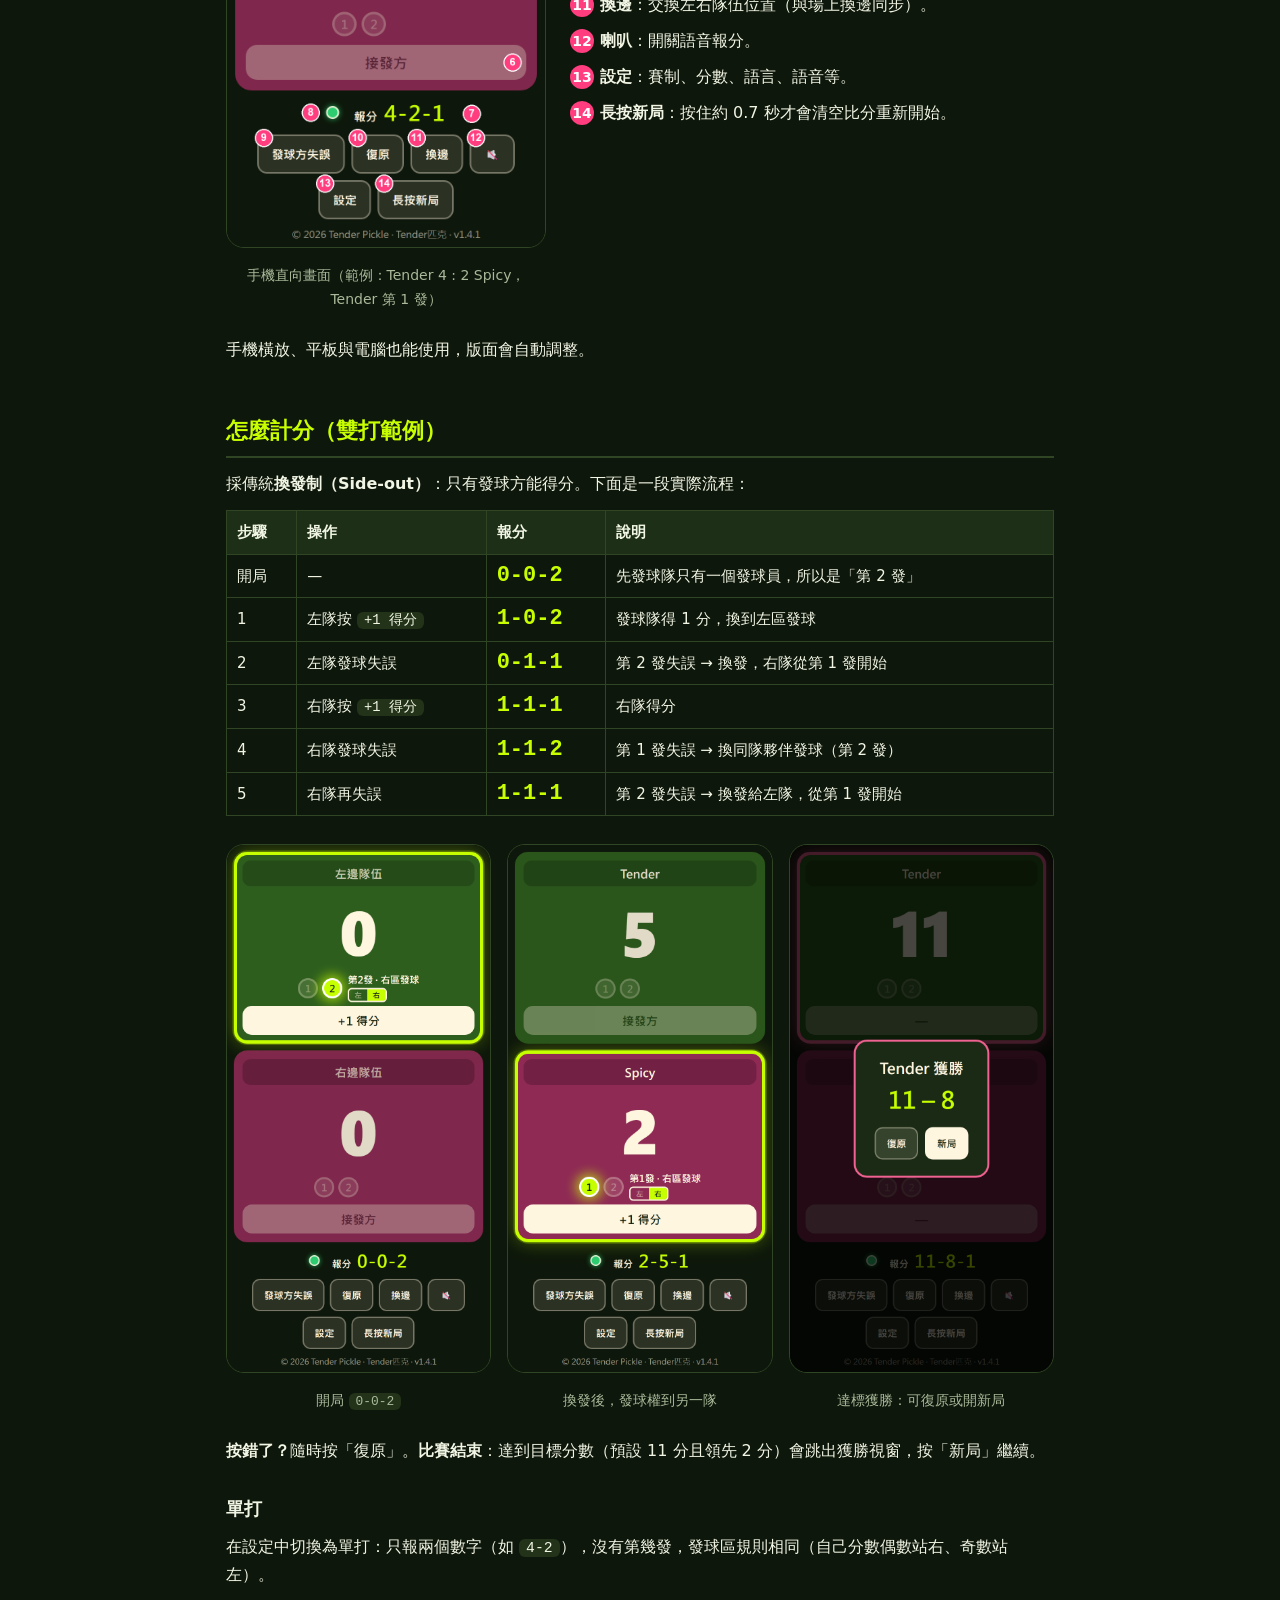
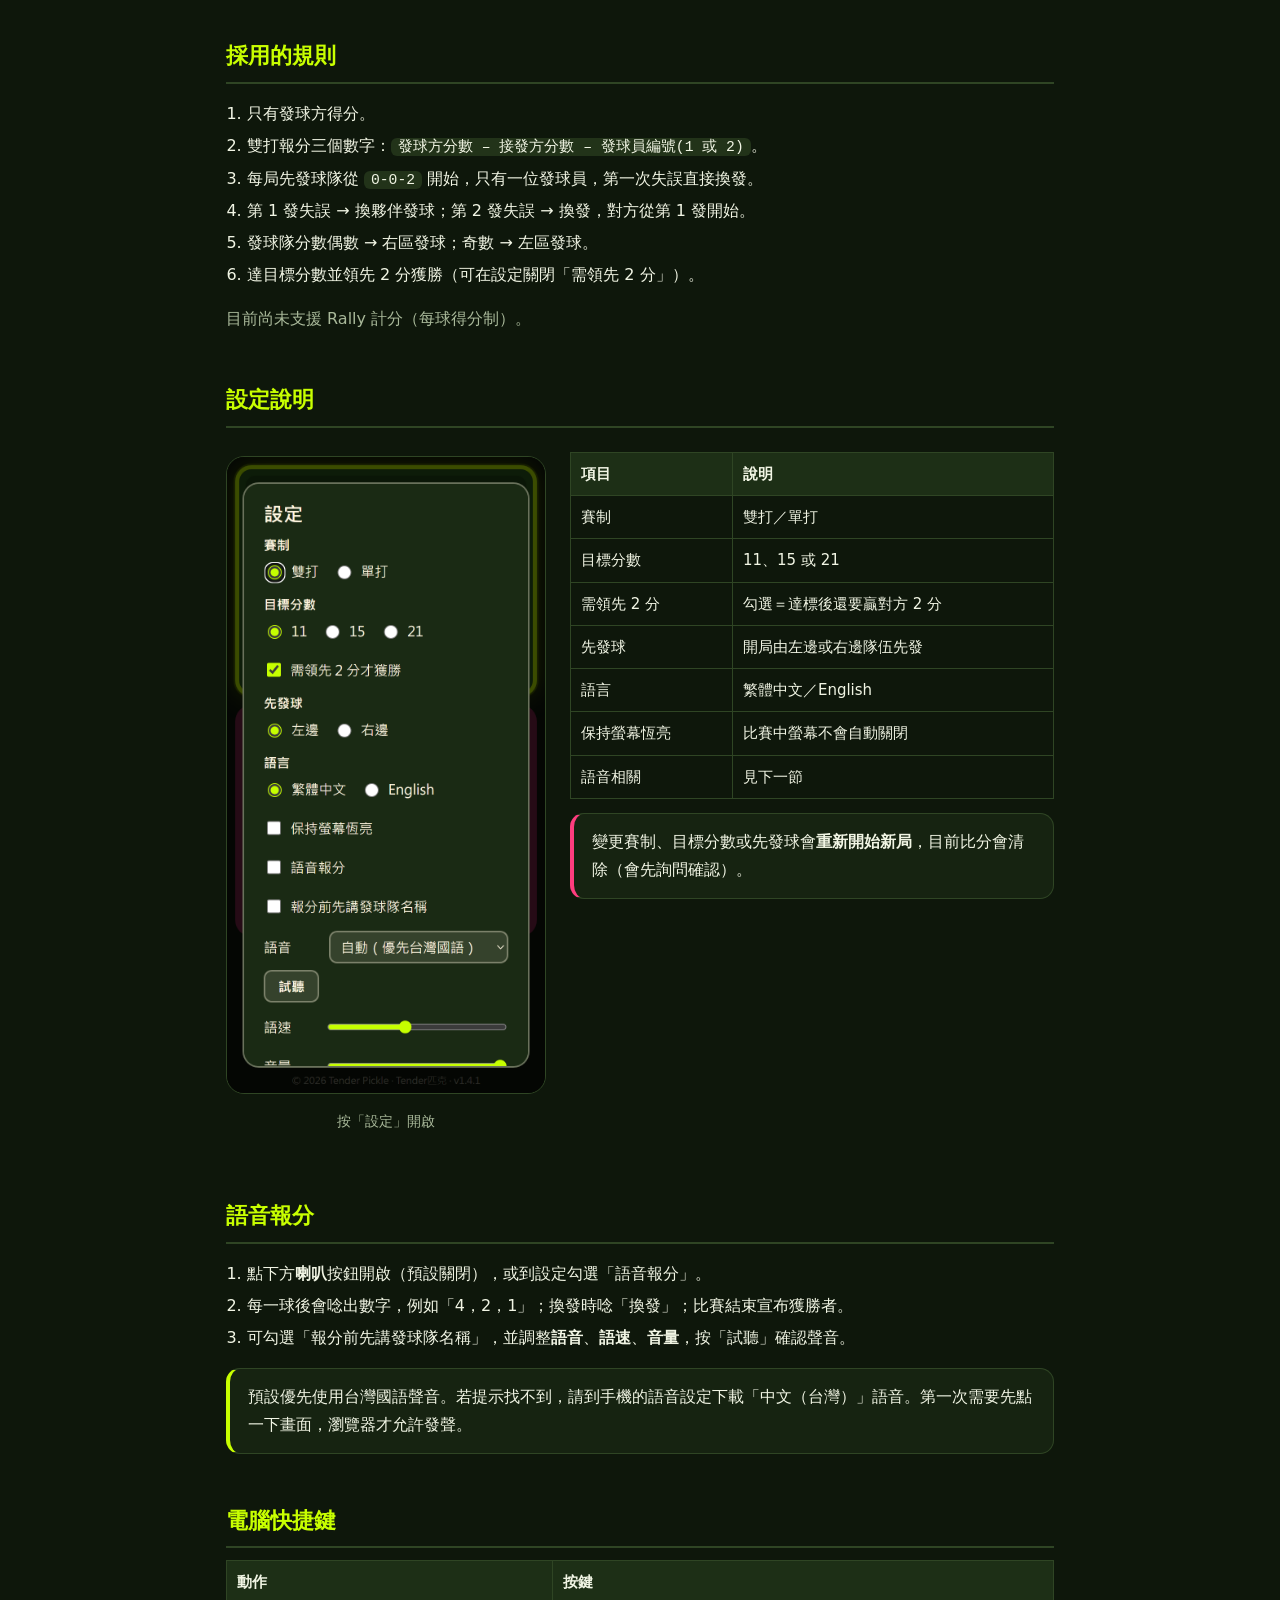
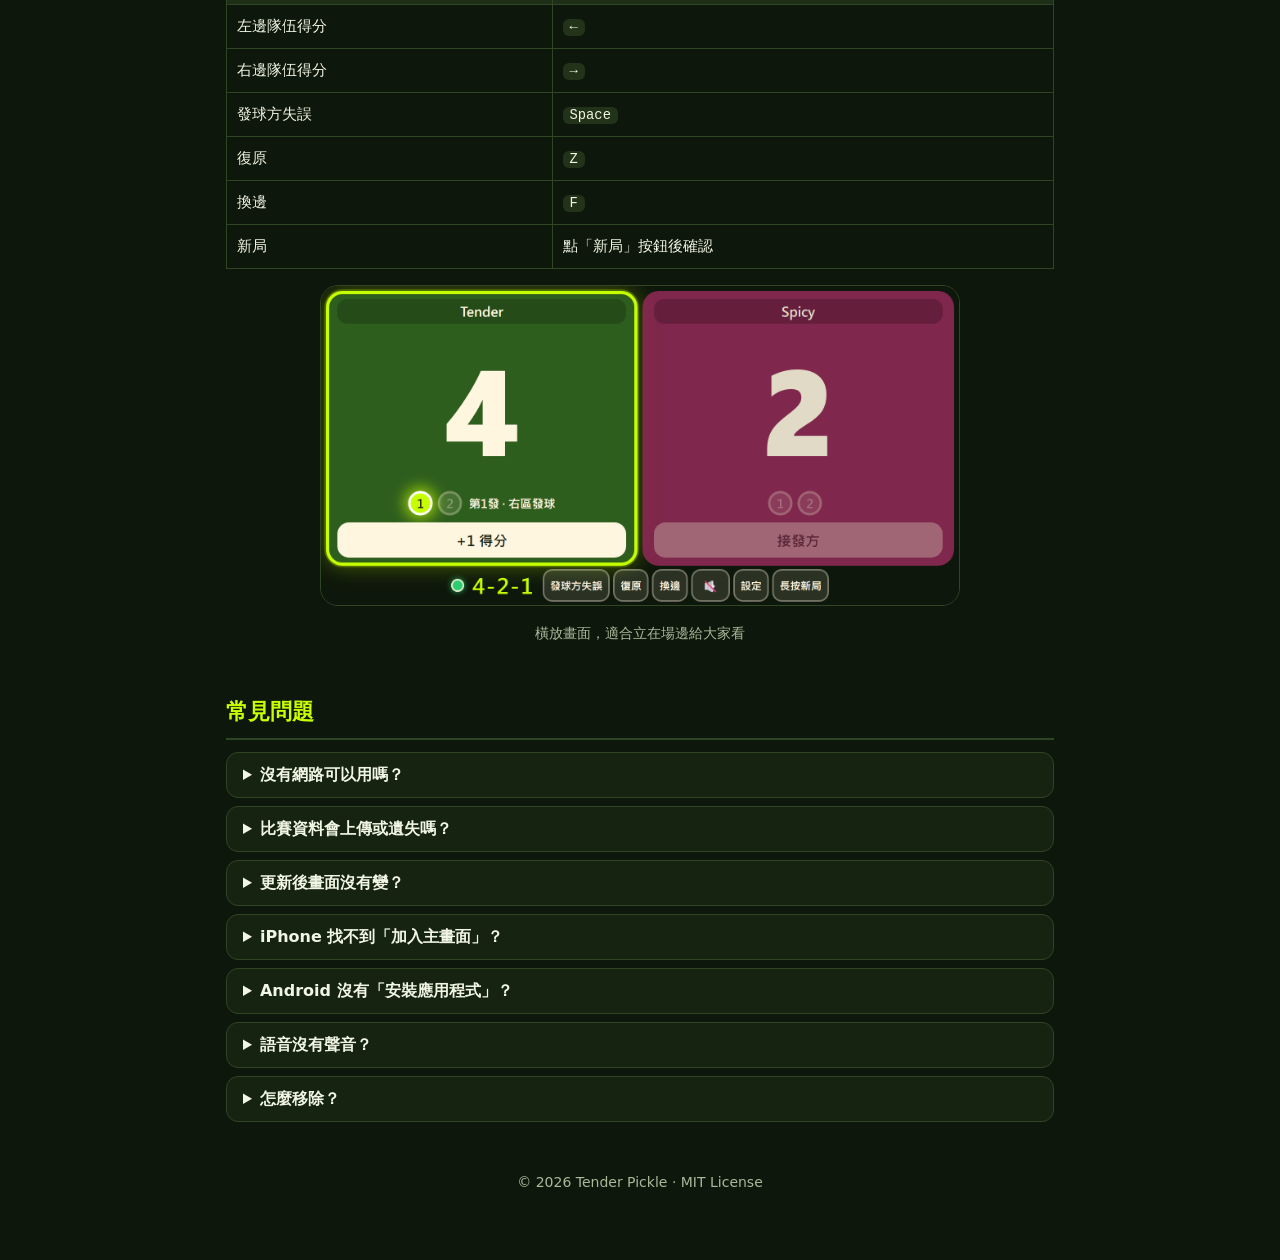
==== commit 91bfd5d9: "Guide: use English Tender Pickle branding and team names Co-Authored-By: Claude Sonnet 5.5 <noreply@" ====
--- a/guide/index.html
+++ b/guide/index.html
@@ -3,7 +3,7 @@
 <head>
 <meta charset="utf-8">
 <meta name="viewport" content="width=device-width, initial-scale=1">
-<title>嫩肌匹克計分板 使用說明</title>
+<title>Tender Pickle 計分板 使用說明</title>
 <style>
 :root{--bg:#0e170b;--card:#16231110;--panel:#162311;--line:#2f4524;--fg:#f1f5e4;--mute:#a9b99a;--lime:#c8ff00;--pink:#ff3d7f}
 *{box-sizing:border-box}
@@ -48,8 +48,8 @@
 <div class="wrap">
 
 <header>
-  <img src="img/icon.png" alt="嫩肌匹克計分板圖示">
-  <h1>嫩肌匹克計分板 使用說明</h1>
+  <img src="img/icon.png" alt="Tender Pickle 計分板圖示">
+  <h1>Tender Pickle 計分板 使用說明</h1>
   <p class="sub">Tender Pickle Scoreboard · v1.4.1 · 無廣告、免註冊、可離線的匹克球計分板</p>
   <a class="cta" href="https://hsiao0922.github.io/tender-pickle-scoreboard/">開啟計分板</a>
   <nav>
@@ -154,7 +154,7 @@
 <div class="two">
   <figure>
     <img src="img/annotated.png" alt="計分板畫面標註圖">
-    <figcaption>手機直向畫面（範例：嫩肌 4 : 2 辣椒，嫩肌第 1 發）</figcaption>
+    <figcaption>手機直向畫面（範例：Tender 4 : 2 Spicy，Tender 第 1 發）</figcaption>
   </figure>
   <div>
     <p><span class="num">1</span><strong>隊名</strong>：點一下可輸入，留空則顯示「左邊隊伍／右邊隊伍」。</p>
@@ -254,7 +254,7 @@
 <details><summary>語音沒有聲音？</summary><p>檢查手機是否靜音、音量與計分板內的音量；先點一下畫面；再按設定中的「試聽」測試。</p></details>
 <details><summary>怎麼移除？</summary><p>像一般 App 一樣長按圖示 → 移除（iPhone）或解除安裝（Android）。</p></details>
 
-<footer>© 2026 Tender Pickle · 嫩肌匹克 · MIT License</footer>
+<footer>© 2026 Tender Pickle · MIT License</footer>
 </div>
 </body>
 </html>
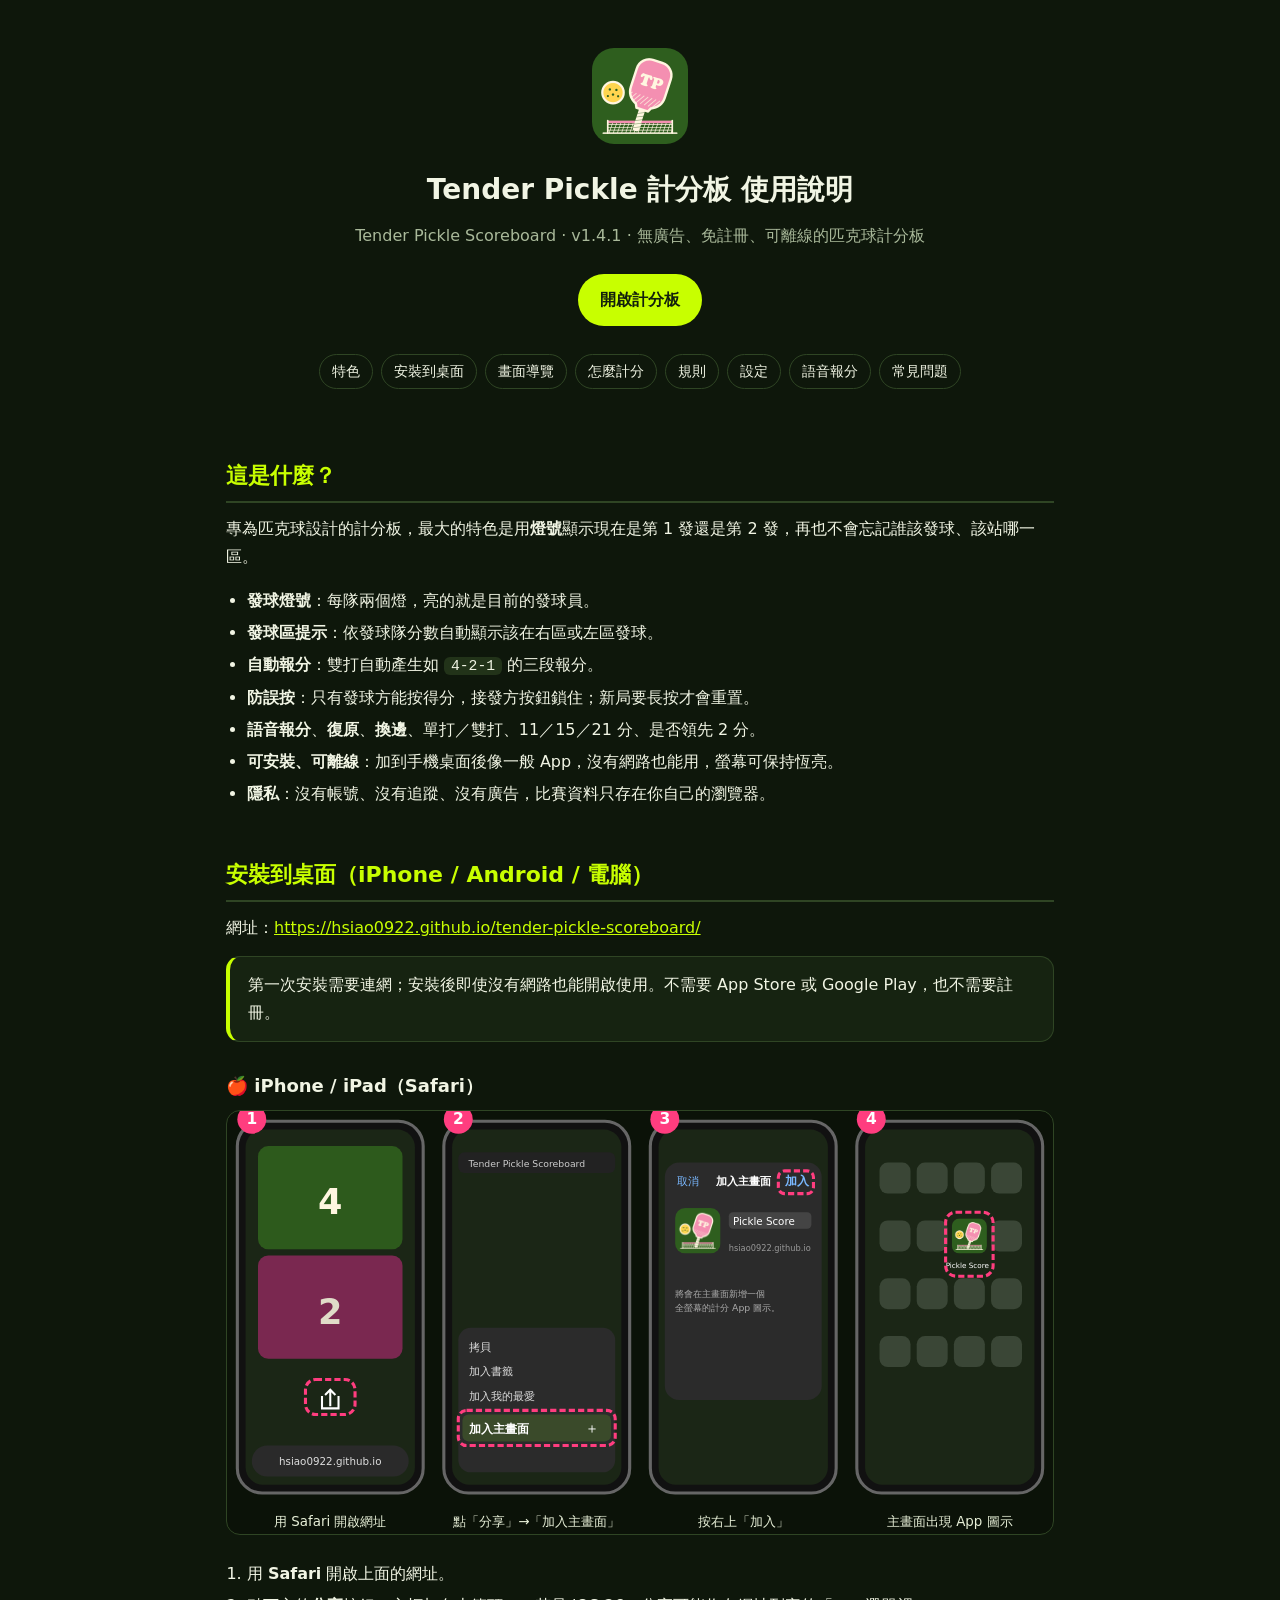
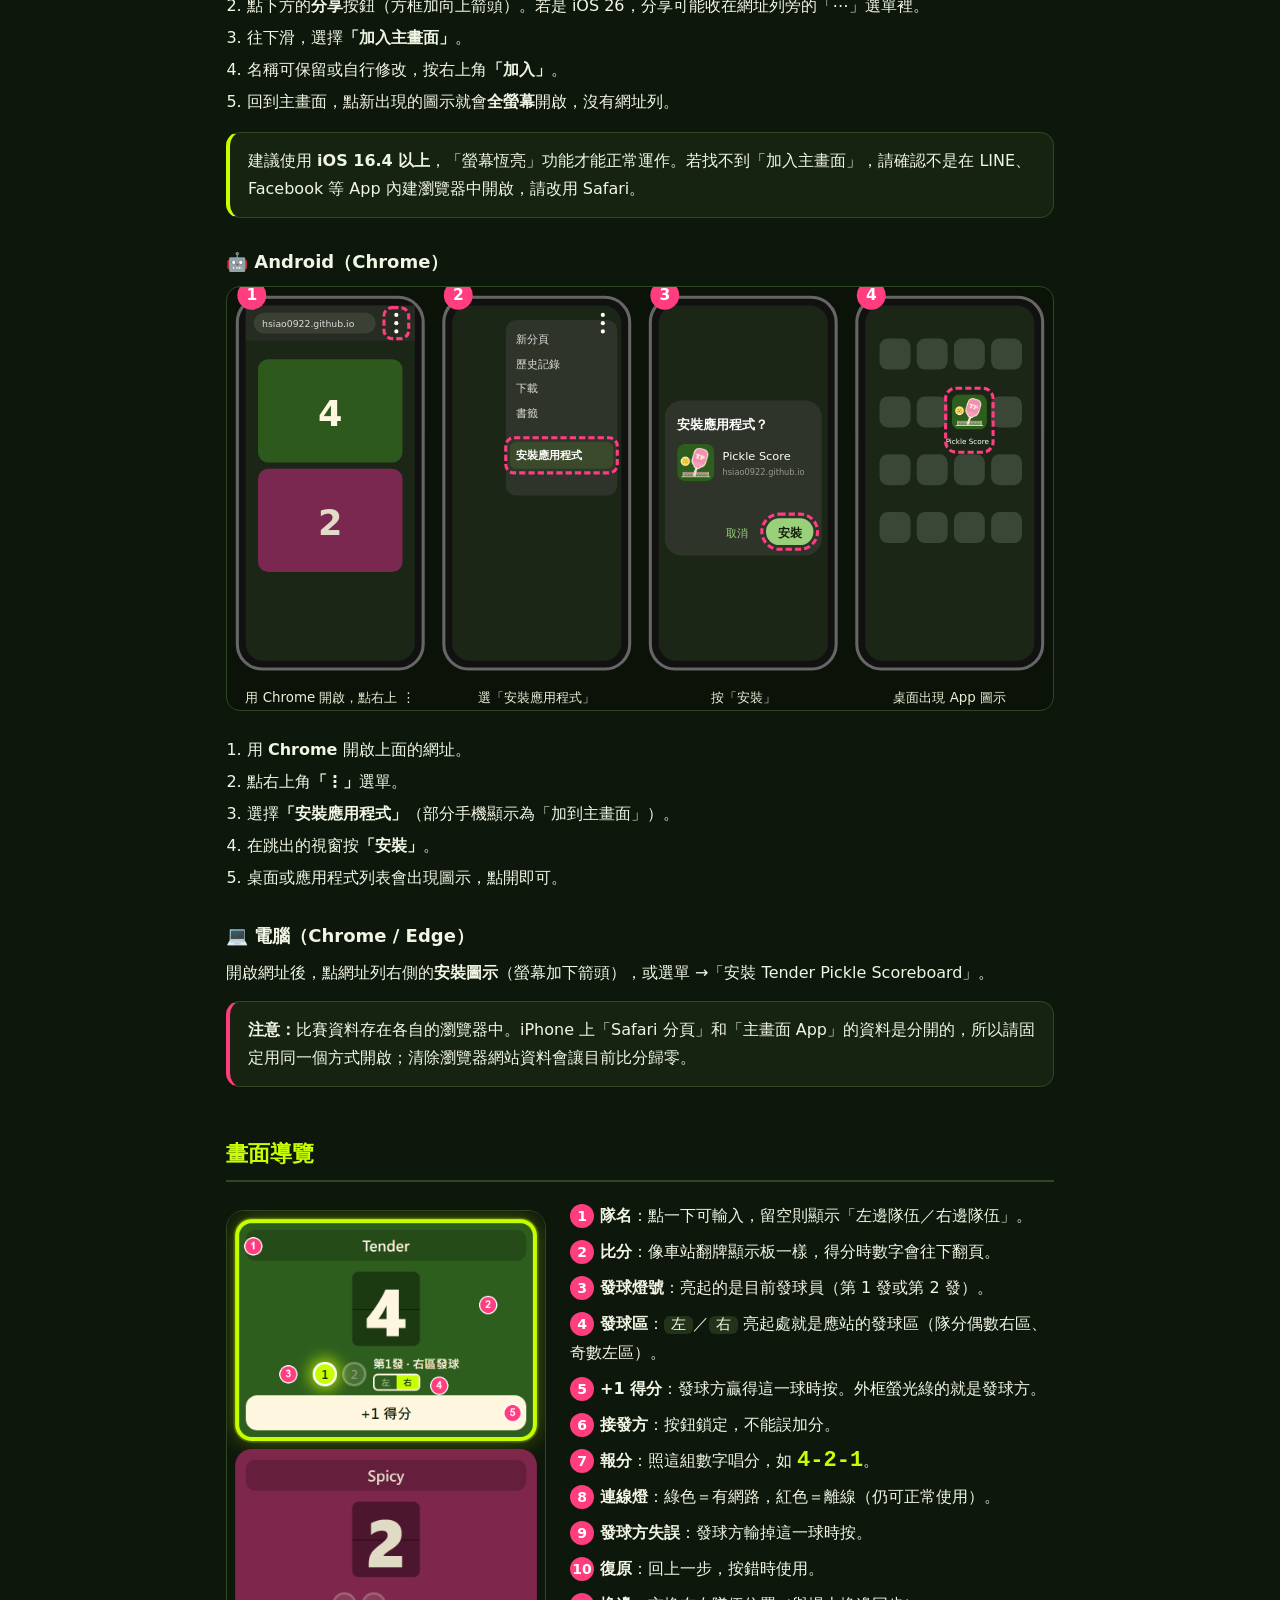
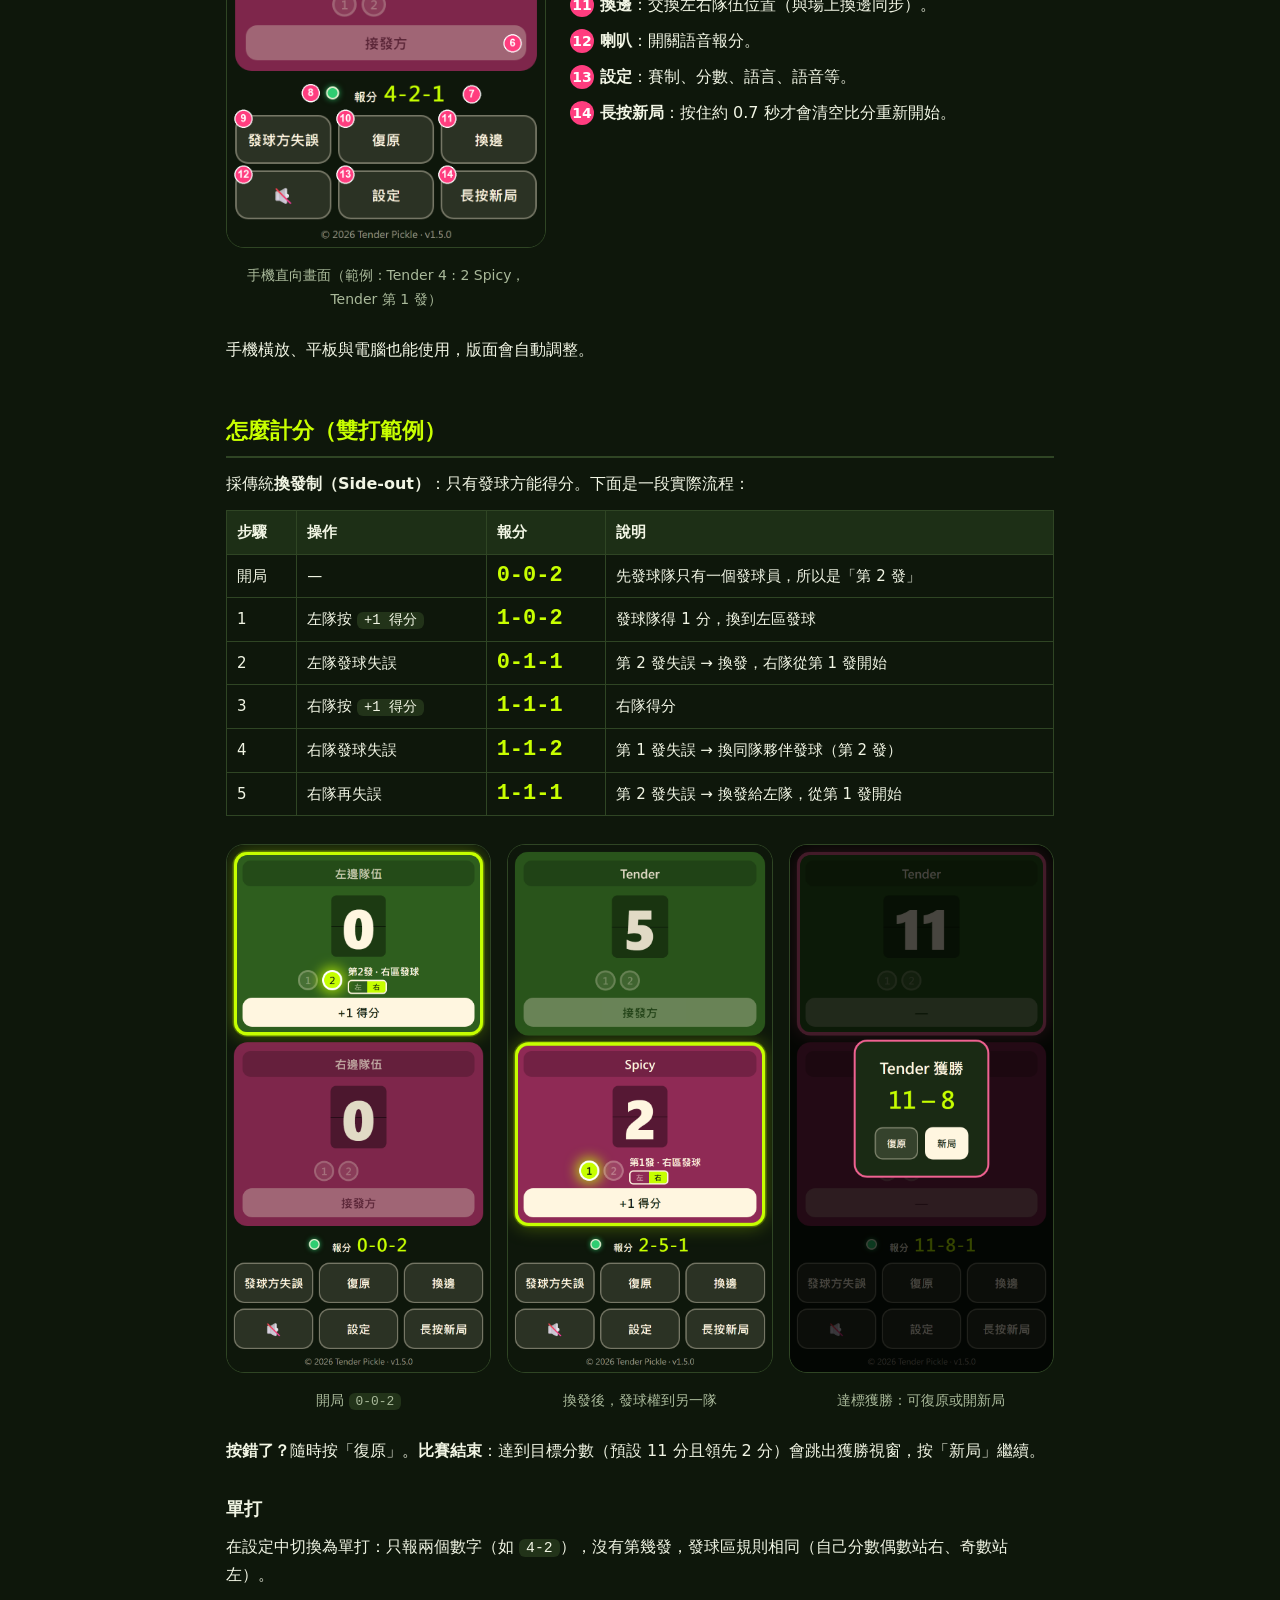
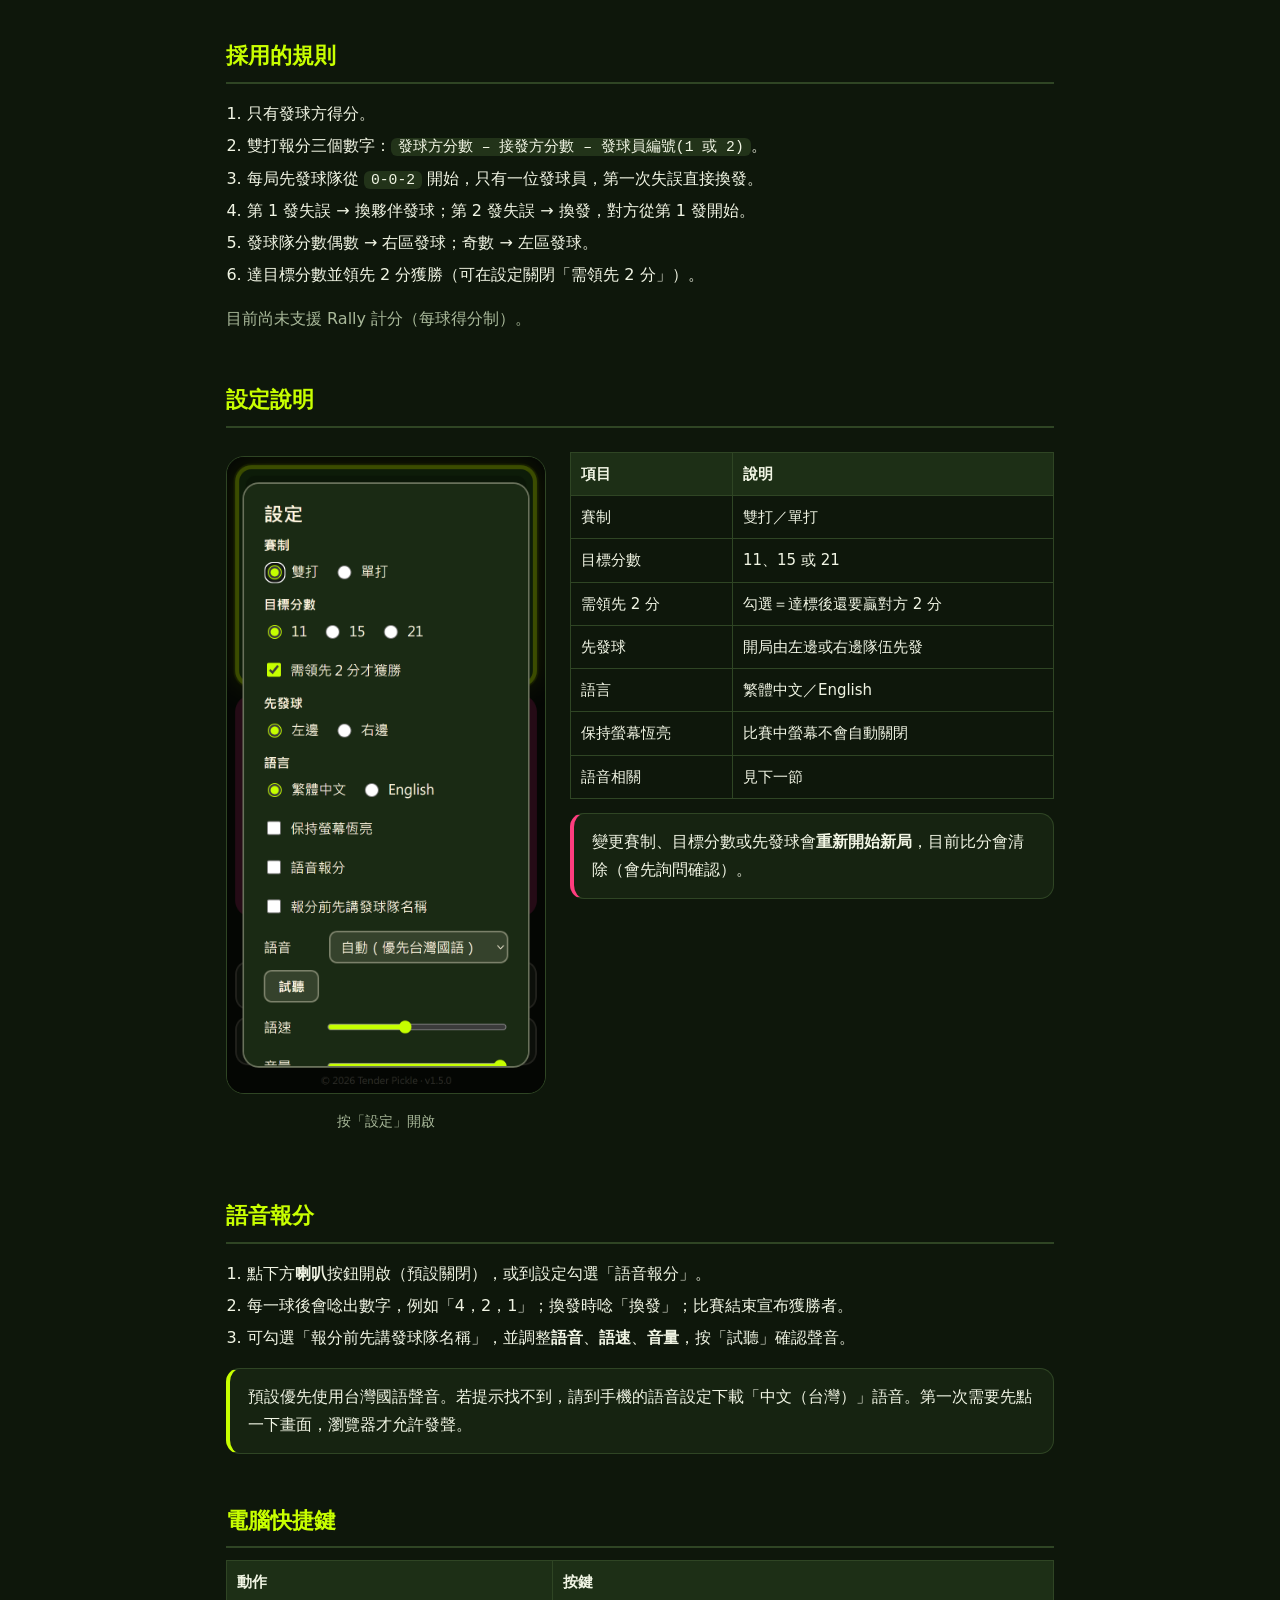
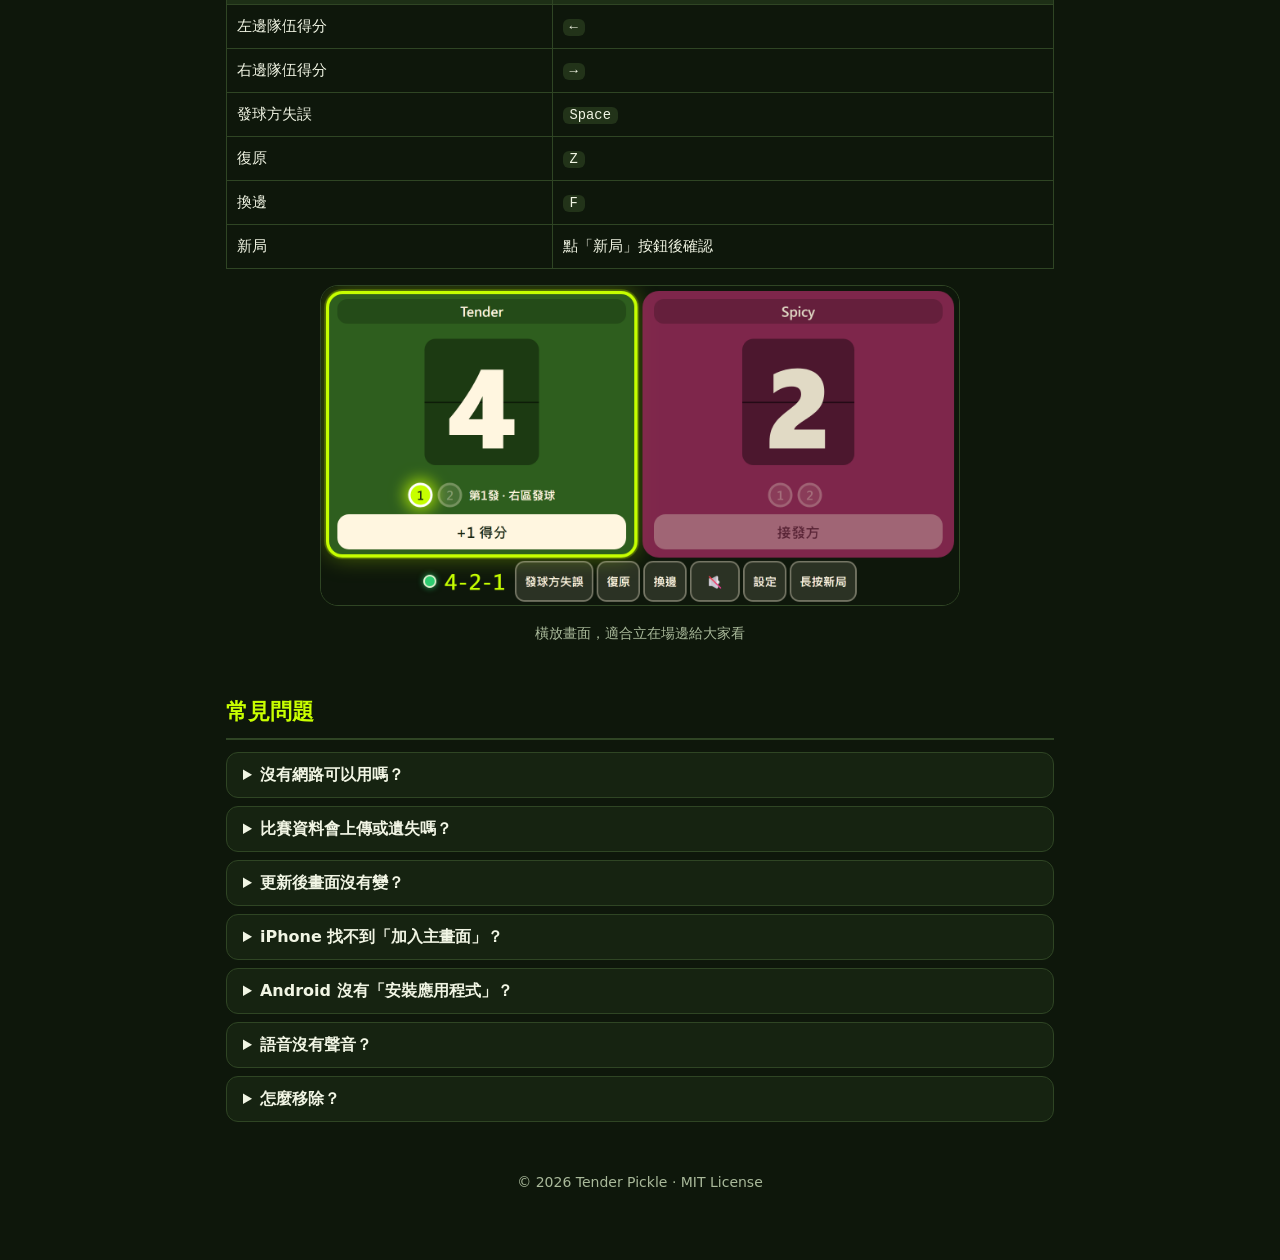
==== commit 067cfdd5: "v1.5.0: split-flap score cards and larger action buttons; refresh guide screenshots Co-Authored-By: " ====
--- a/guide/index.html
+++ b/guide/index.html
@@ -158,7 +158,7 @@
   </figure>
   <div>
     <p><span class="num">1</span><strong>隊名</strong>：點一下可輸入，留空則顯示「左邊隊伍／右邊隊伍」。</p>
-    <p><span class="num">2</span><strong>比分</strong>：該隊目前得分。</p>
+    <p><span class="num">2</span><strong>比分</strong>：像車站翻牌顯示板一樣，得分時數字會往下翻頁。</p>
     <p><span class="num">3</span><strong>發球燈號</strong>：亮起的是目前發球員（第 1 發或第 2 發）。</p>
     <p><span class="num">4</span><strong>發球區</strong>：<code>左</code>／<code>右</code> 亮起處就是應站的發球區（隊分偶數右區、奇數左區）。</p>
     <p><span class="num">5</span><strong>+1 得分</strong>：發球方贏得這一球時按。外框螢光綠的就是發球方。</p>
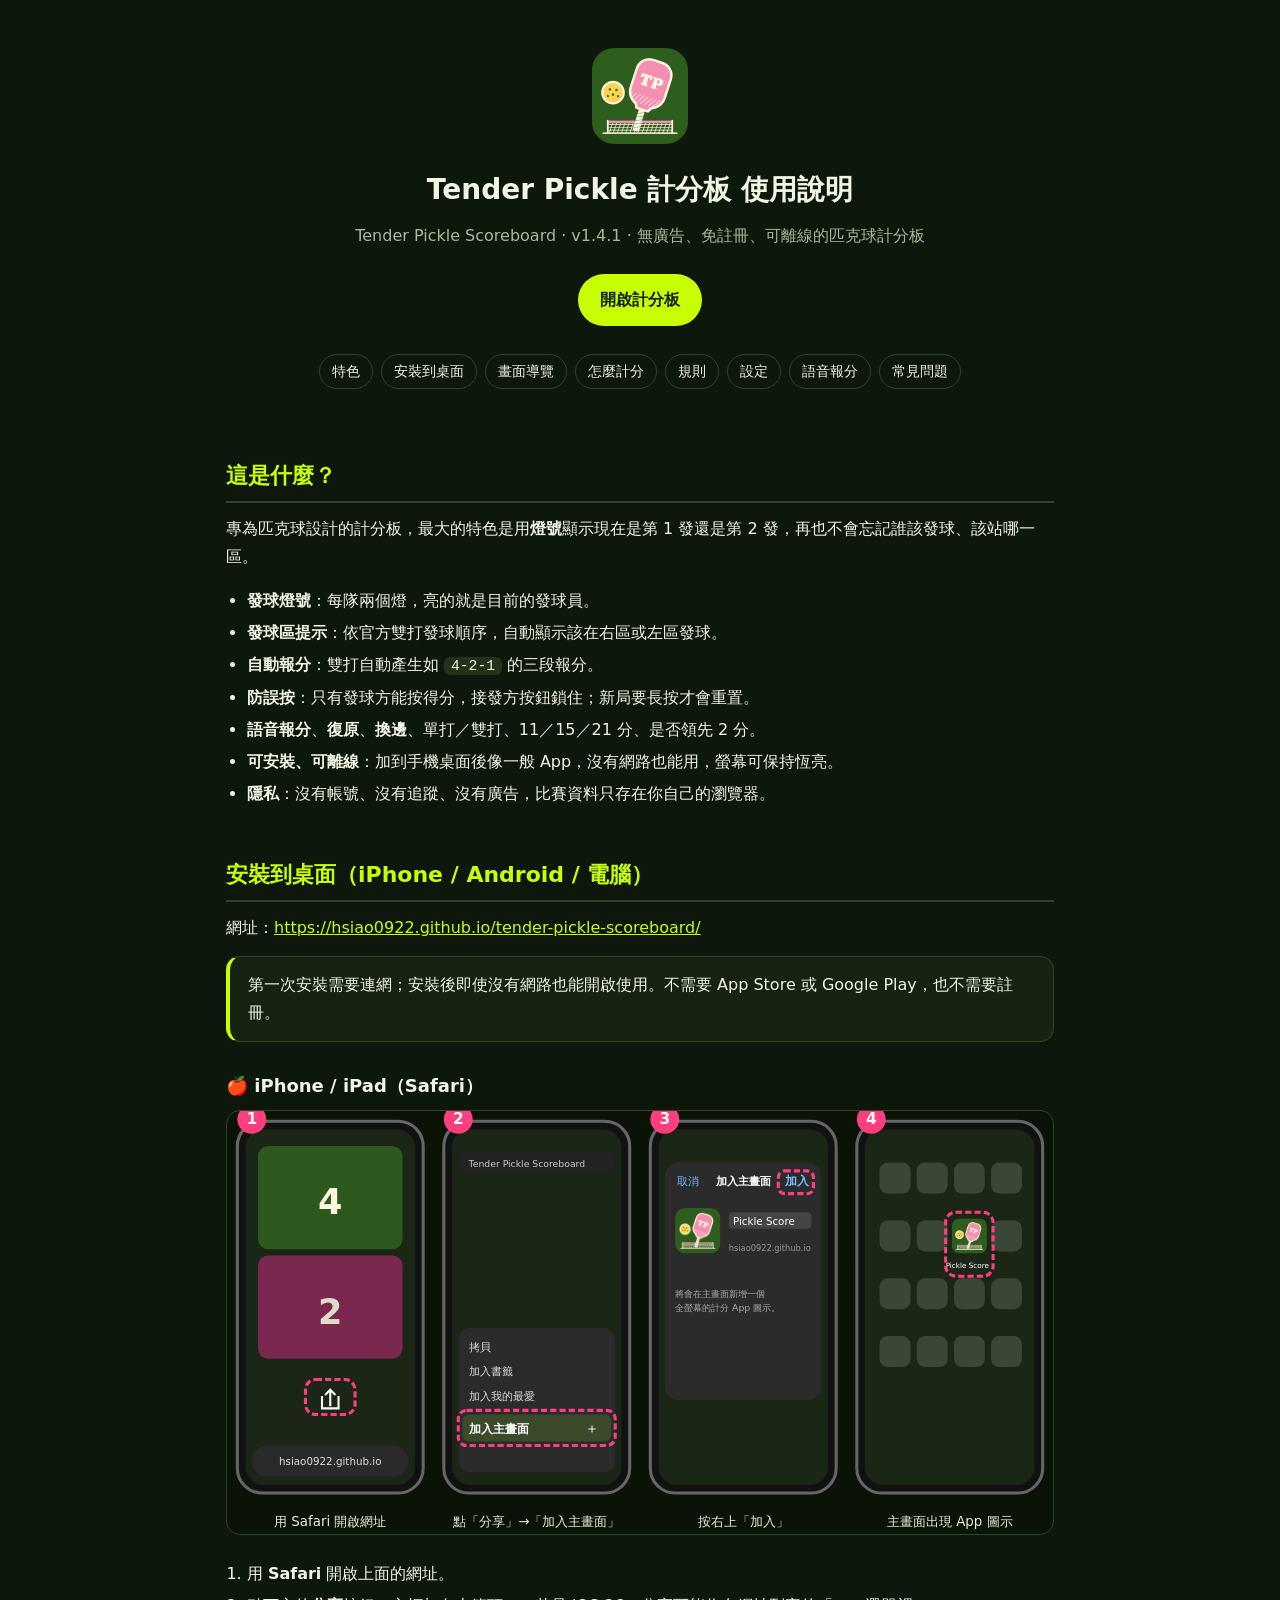
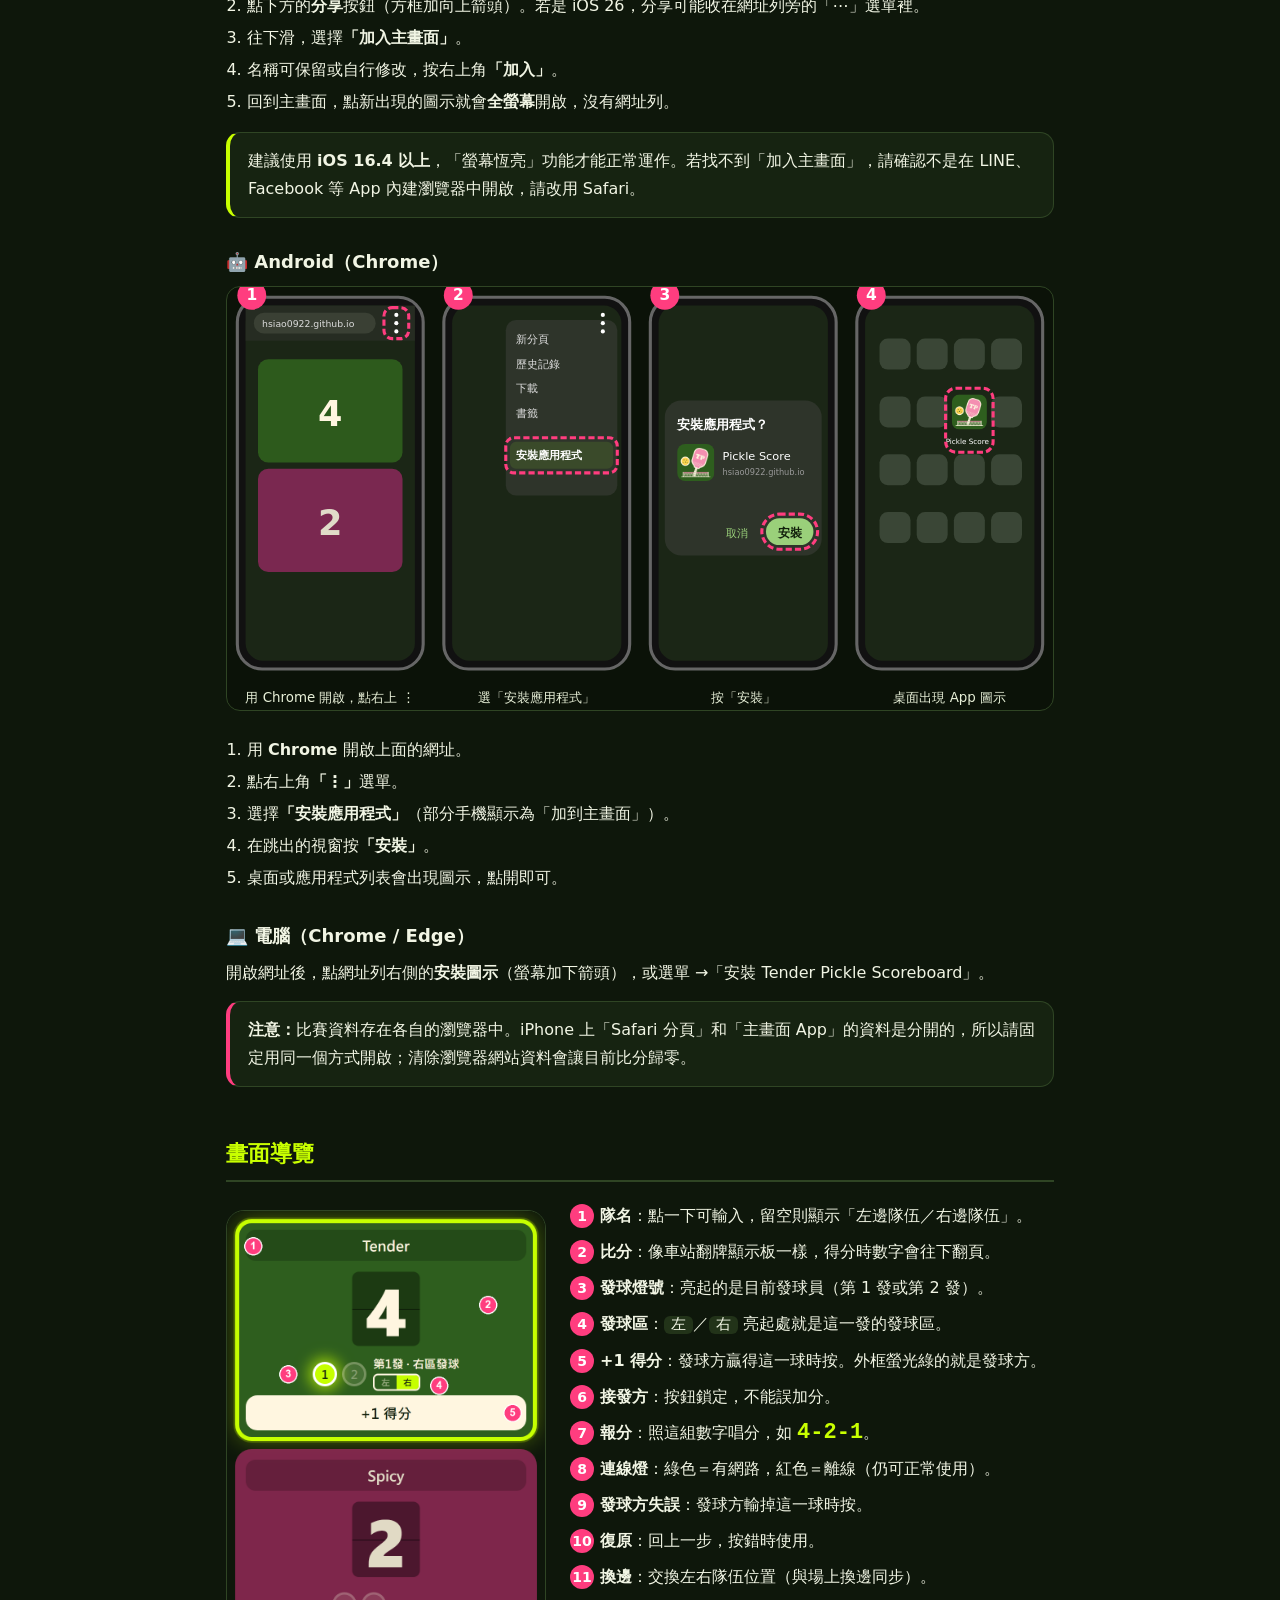
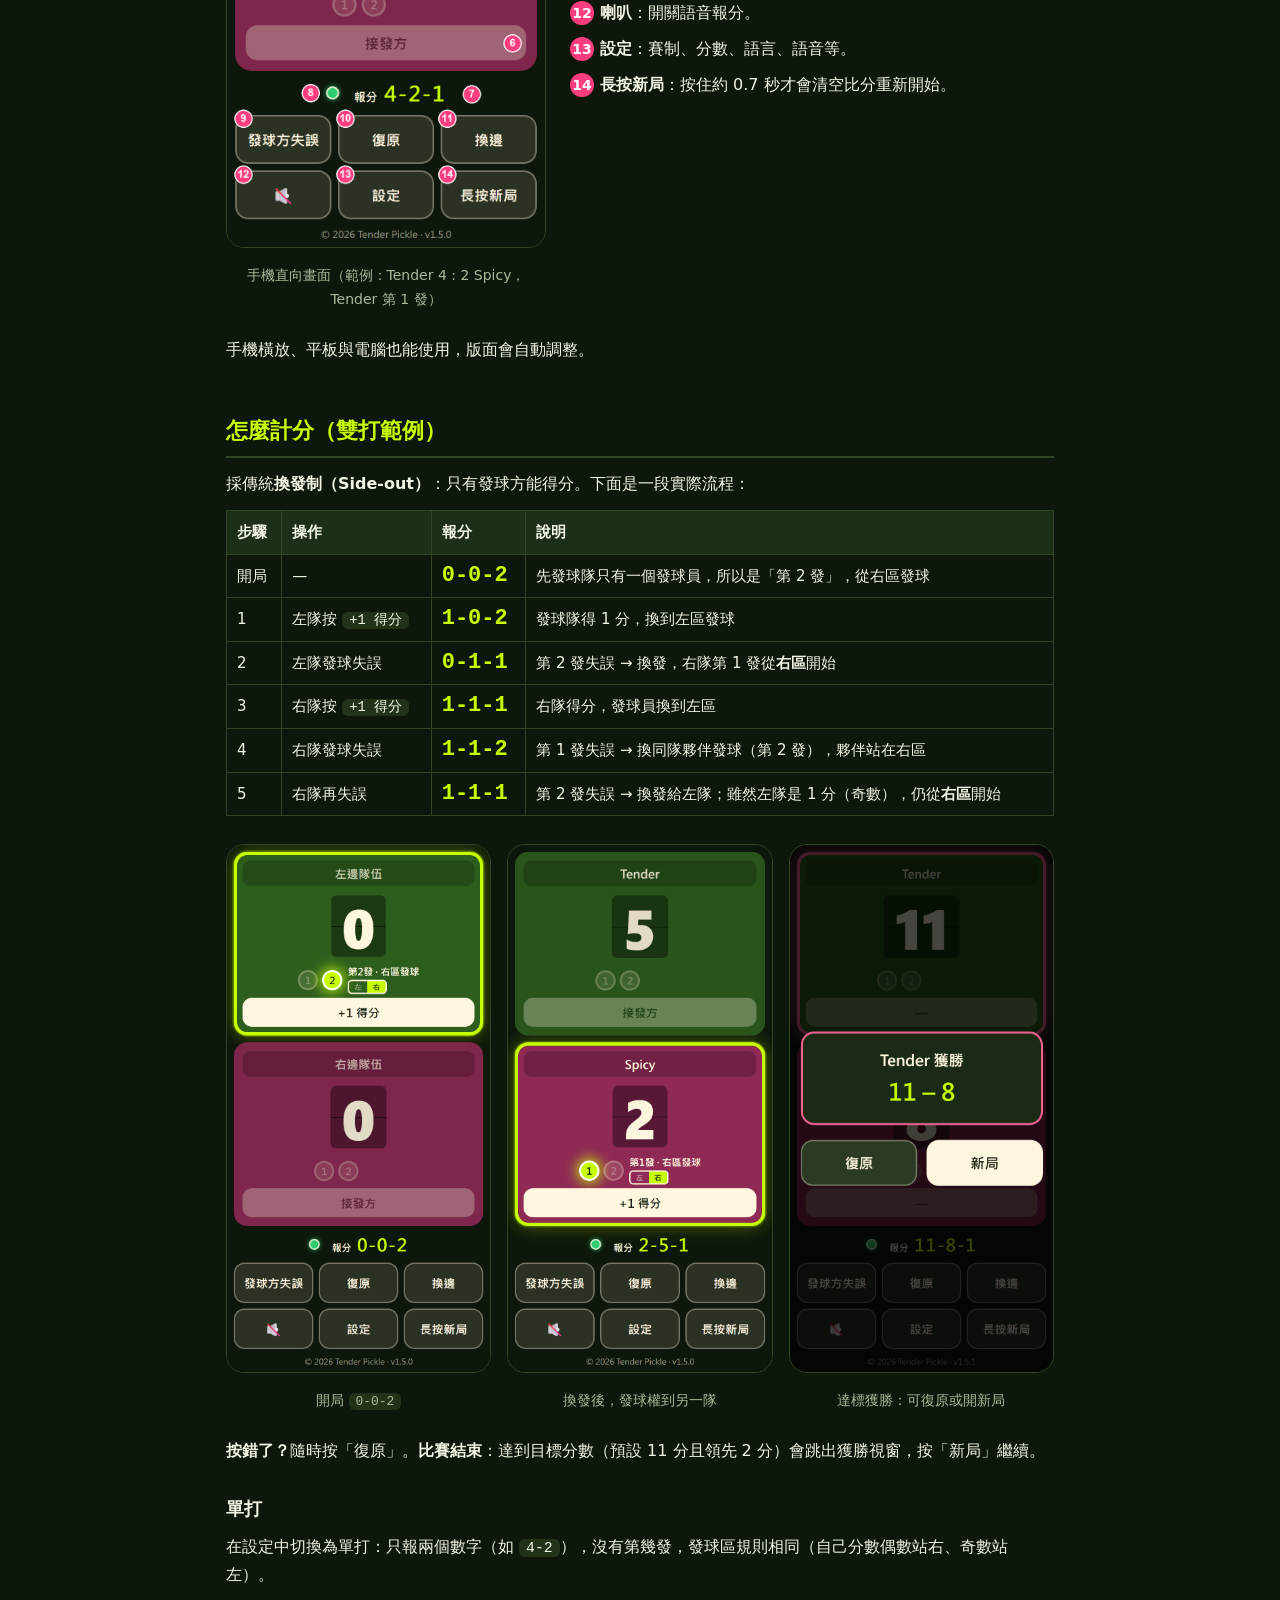
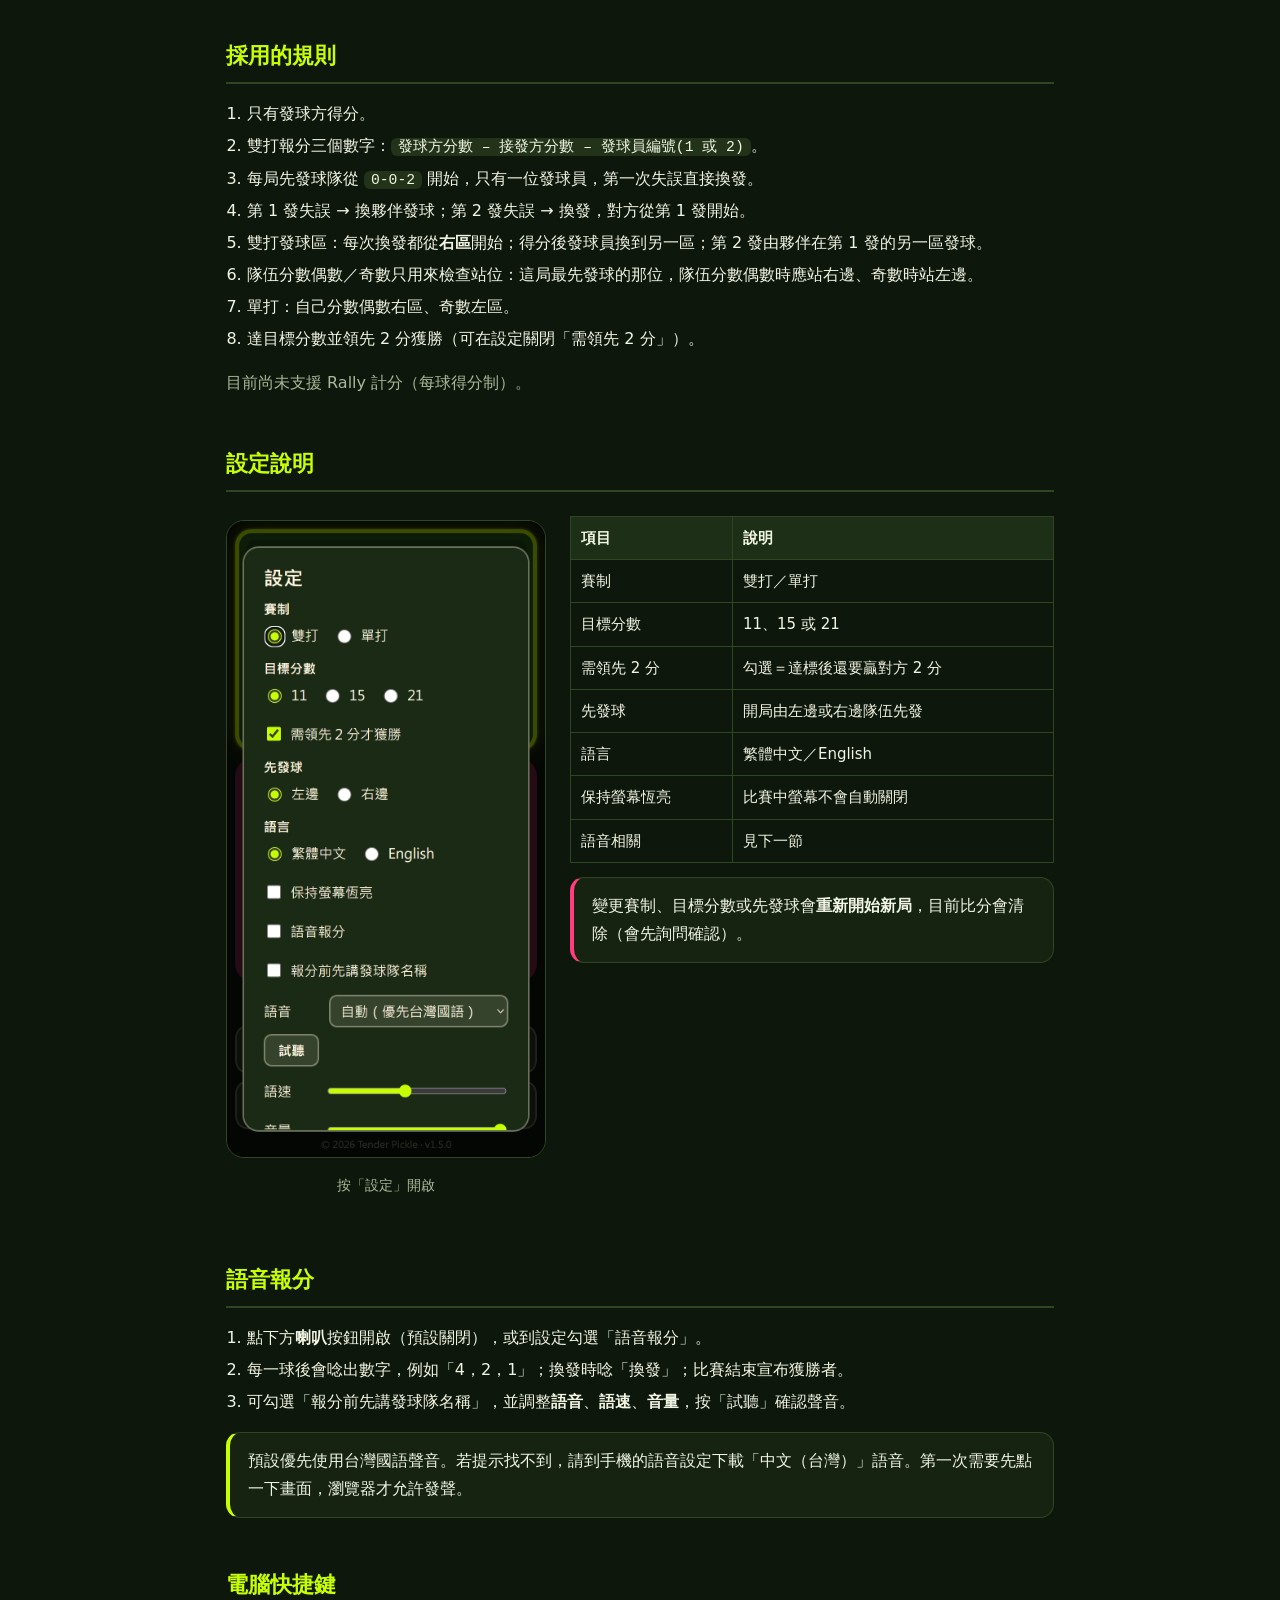
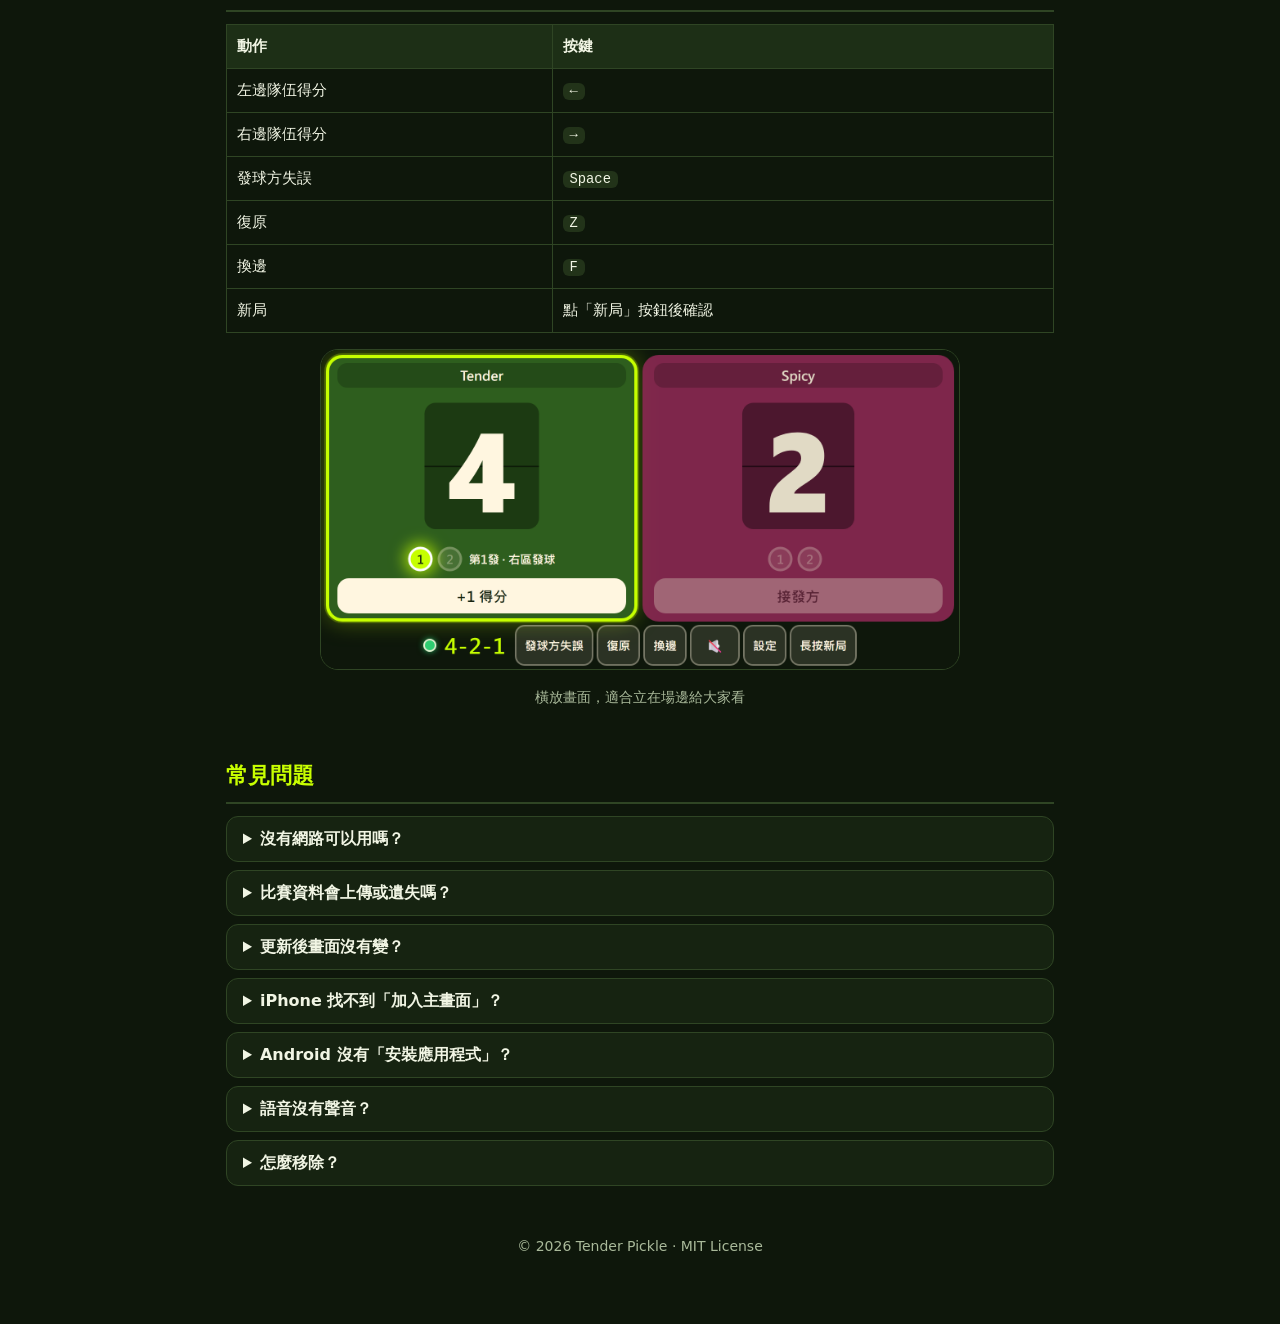
==== commit 2319a1c0: "v1.6.0: doubles serve court follows USA Pickleball 4.B.6 Every side out starts in the right court, t" ====
--- a/guide/index.html
+++ b/guide/index.html
@@ -62,7 +62,7 @@
 <p>專為匹克球設計的計分板，最大的特色是用<strong>燈號</strong>顯示現在是第 1 發還是第 2 發，再也不會忘記誰該發球、該站哪一區。</p>
 <ul>
   <li><strong>發球燈號</strong>：每隊兩個燈，亮的就是目前的發球員。</li>
-  <li><strong>發球區提示</strong>：依發球隊分數自動顯示該在右區或左區發球。</li>
+  <li><strong>發球區提示</strong>：依官方雙打發球順序，自動顯示該在右區或左區發球。</li>
   <li><strong>自動報分</strong>：雙打自動產生如 <code>4-2-1</code> 的三段報分。</li>
   <li><strong>防誤按</strong>：只有發球方能按得分，接發方按鈕鎖住；新局要長按才會重置。</li>
   <li><strong>語音報分</strong>、<strong>復原</strong>、<strong>換邊</strong>、單打／雙打、11／15／21 分、是否領先 2 分。</li>
@@ -160,7 +160,7 @@
     <p><span class="num">1</span><strong>隊名</strong>：點一下可輸入，留空則顯示「左邊隊伍／右邊隊伍」。</p>
     <p><span class="num">2</span><strong>比分</strong>：像車站翻牌顯示板一樣，得分時數字會往下翻頁。</p>
     <p><span class="num">3</span><strong>發球燈號</strong>：亮起的是目前發球員（第 1 發或第 2 發）。</p>
-    <p><span class="num">4</span><strong>發球區</strong>：<code>左</code>／<code>右</code> 亮起處就是應站的發球區（隊分偶數右區、奇數左區）。</p>
+    <p><span class="num">4</span><strong>發球區</strong>：<code>左</code>／<code>右</code> 亮起處就是這一發的發球區。</p>
     <p><span class="num">5</span><strong>+1 得分</strong>：發球方贏得這一球時按。外框螢光綠的就是發球方。</p>
     <p><span class="num">6</span><strong>接發方</strong>：按鈕鎖定，不能誤加分。</p>
     <p><span class="num">7</span><strong>報分</strong>：照這組數字唱分，如 <span class="call">4-2-1</span>。</p>
@@ -179,12 +179,12 @@
 <p>採傳統<strong>換發制（Side-out）</strong>：只有發球方能得分。下面是一段實際流程：</p>
 <table>
   <tr><th>步驟</th><th>操作</th><th>報分</th><th>說明</th></tr>
-  <tr><td>開局</td><td>—</td><td><span class="call">0-0-2</span></td><td>先發球隊只有一個發球員，所以是「第 2 發」</td></tr>
+  <tr><td>開局</td><td>—</td><td><span class="call">0-0-2</span></td><td>先發球隊只有一個發球員，所以是「第 2 發」，從右區發球</td></tr>
   <tr><td>1</td><td>左隊按 <code>+1 得分</code></td><td><span class="call">1-0-2</span></td><td>發球隊得 1 分，換到左區發球</td></tr>
-  <tr><td>2</td><td>左隊發球失誤</td><td><span class="call">0-1-1</span></td><td>第 2 發失誤 → 換發，右隊從第 1 發開始</td></tr>
-  <tr><td>3</td><td>右隊按 <code>+1 得分</code></td><td><span class="call">1-1-1</span></td><td>右隊得分</td></tr>
-  <tr><td>4</td><td>右隊發球失誤</td><td><span class="call">1-1-2</span></td><td>第 1 發失誤 → 換同隊夥伴發球（第 2 發）</td></tr>
-  <tr><td>5</td><td>右隊再失誤</td><td><span class="call">1-1-1</span></td><td>第 2 發失誤 → 換發給左隊，從第 1 發開始</td></tr>
+  <tr><td>2</td><td>左隊發球失誤</td><td><span class="call">0-1-1</span></td><td>第 2 發失誤 → 換發，右隊第 1 發從<strong>右區</strong>開始</td></tr>
+  <tr><td>3</td><td>右隊按 <code>+1 得分</code></td><td><span class="call">1-1-1</span></td><td>右隊得分，發球員換到左區</td></tr>
+  <tr><td>4</td><td>右隊發球失誤</td><td><span class="call">1-1-2</span></td><td>第 1 發失誤 → 換同隊夥伴發球（第 2 發），夥伴站在右區</td></tr>
+  <tr><td>5</td><td>右隊再失誤</td><td><span class="call">1-1-1</span></td><td>第 2 發失誤 → 換發給左隊；雖然左隊是 1 分（奇數），仍從<strong>右區</strong>開始</td></tr>
 </table>
 <div class="shots">
   <figure><img src="img/start.png" alt="開局畫面"><figcaption>開局 <code>0-0-2</code></figcaption></figure>
@@ -202,7 +202,9 @@
   <li>雙打報分三個數字：<code>發球方分數 – 接發方分數 – 發球員編號(1 或 2)</code>。</li>
   <li>每局先發球隊從 <code>0-0-2</code> 開始，只有一位發球員，第一次失誤直接換發。</li>
   <li>第 1 發失誤 → 換夥伴發球；第 2 發失誤 → 換發，對方從第 1 發開始。</li>
-  <li>發球隊分數偶數 → 右區發球；奇數 → 左區發球。</li>
+  <li>雙打發球區：每次換發都從<strong>右區</strong>開始；得分後發球員換到另一區；第 2 發由夥伴在第 1 發的另一區發球。</li>
+  <li>隊伍分數偶數／奇數只用來檢查站位：這局最先發球的那位，隊伍分數偶數時應站右邊、奇數時站左邊。</li>
+  <li>單打：自己分數偶數右區、奇數左區。</li>
   <li>達目標分數並領先 2 分獲勝（可在設定關閉「需領先 2 分」）。</li>
 </ol>
 <p class="sub">目前尚未支援 Rally 計分（每球得分制）。</p>
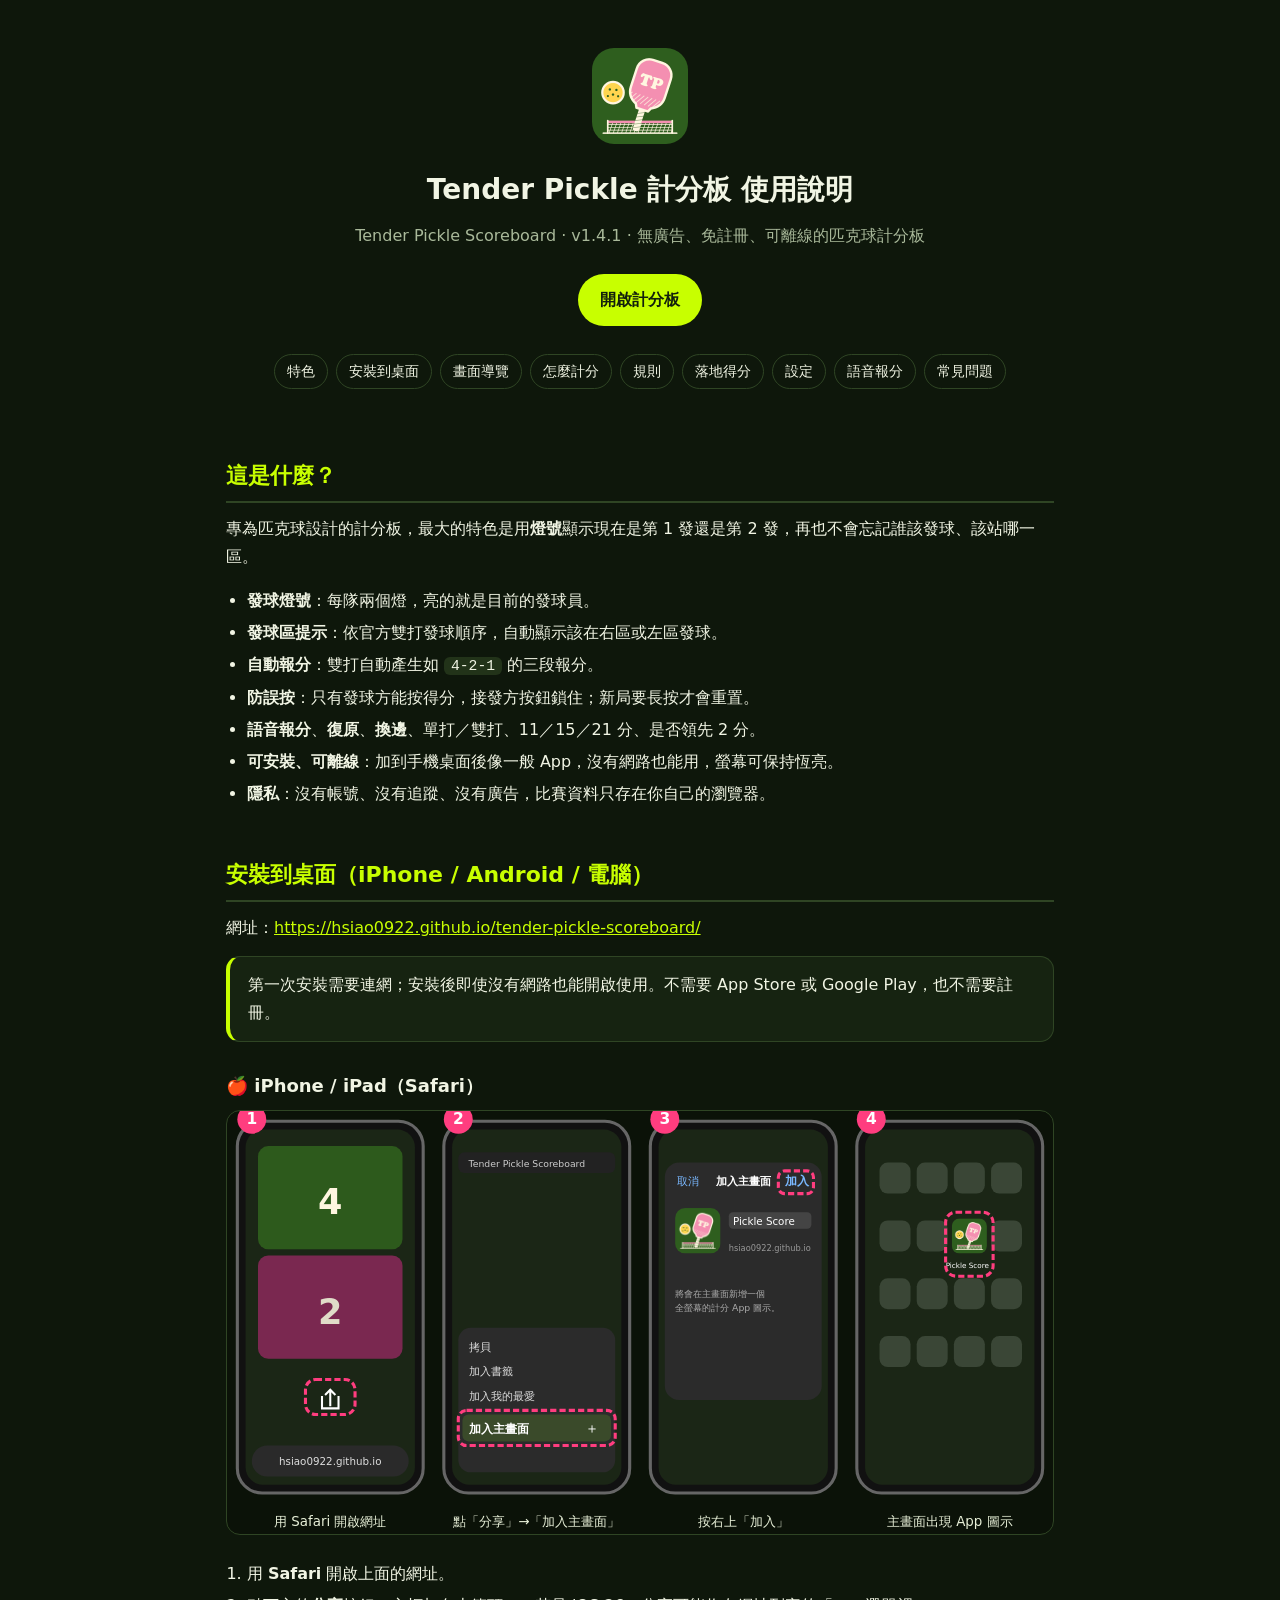
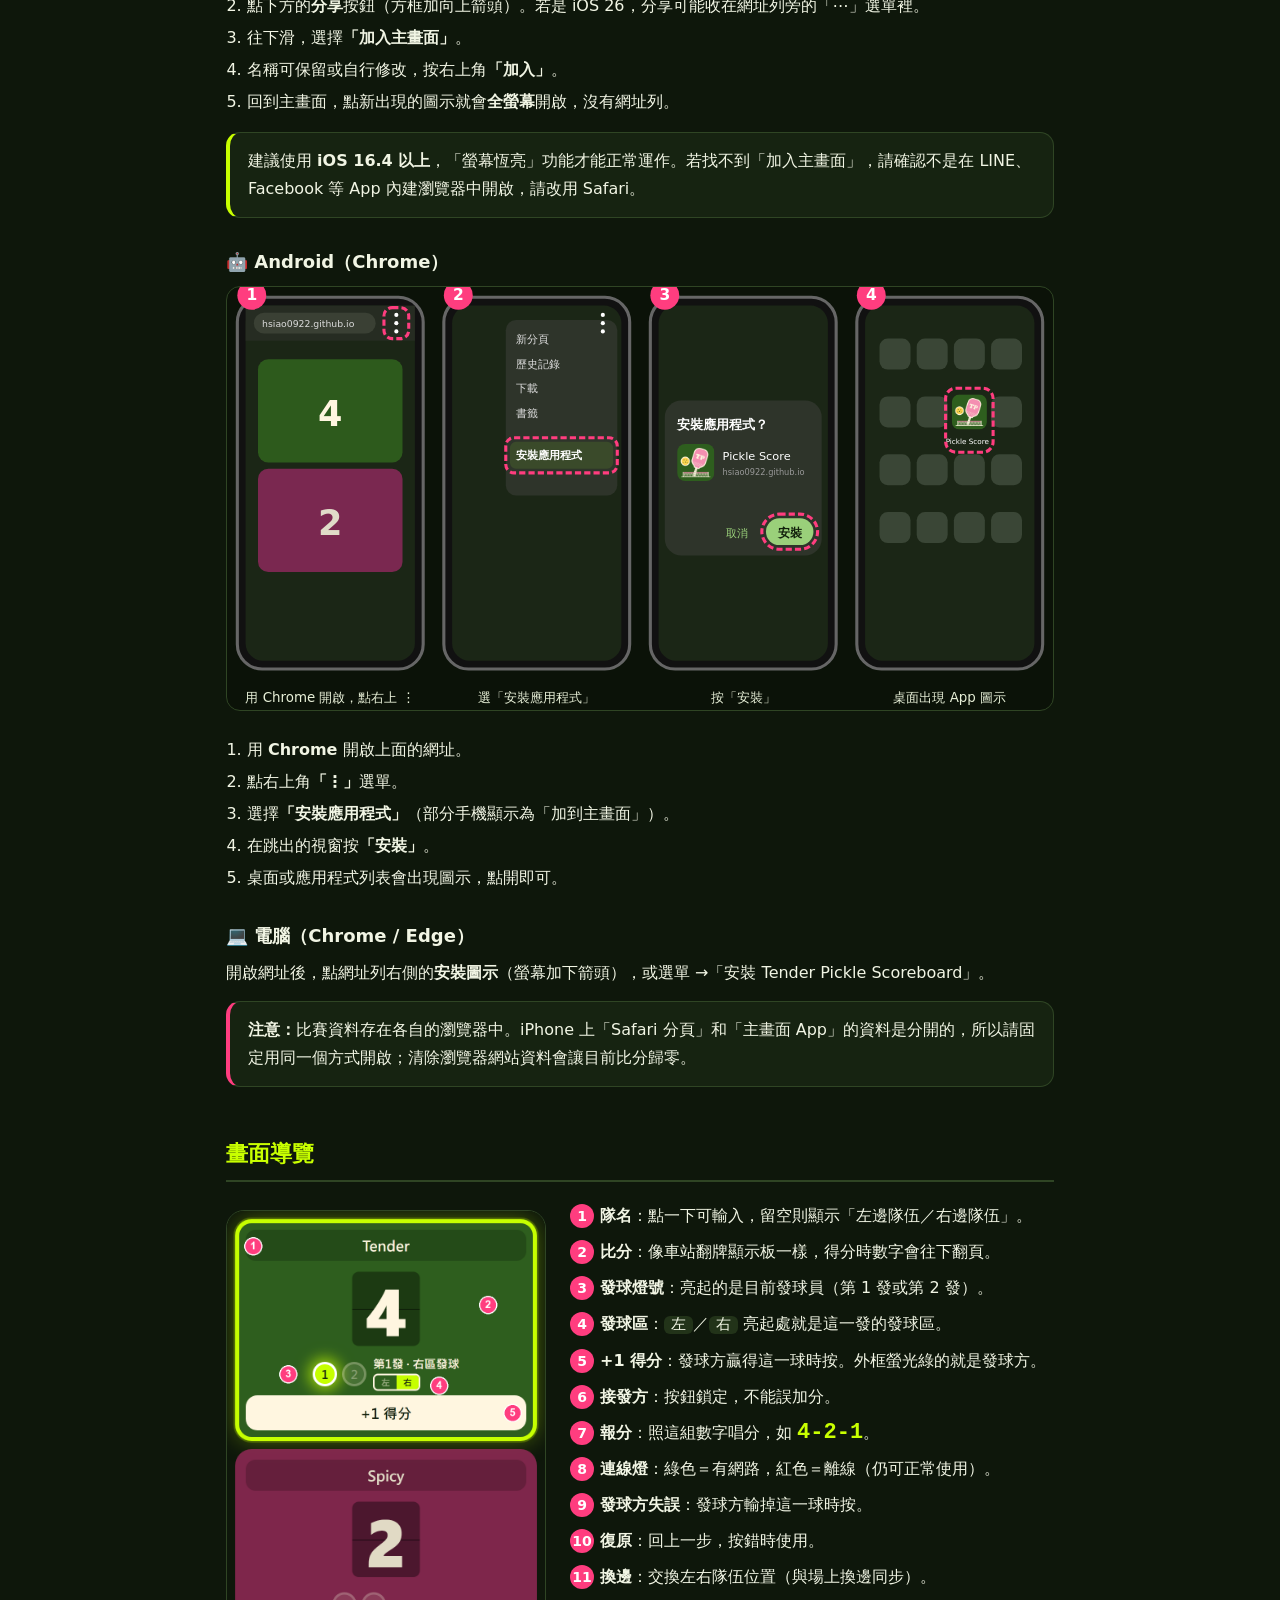
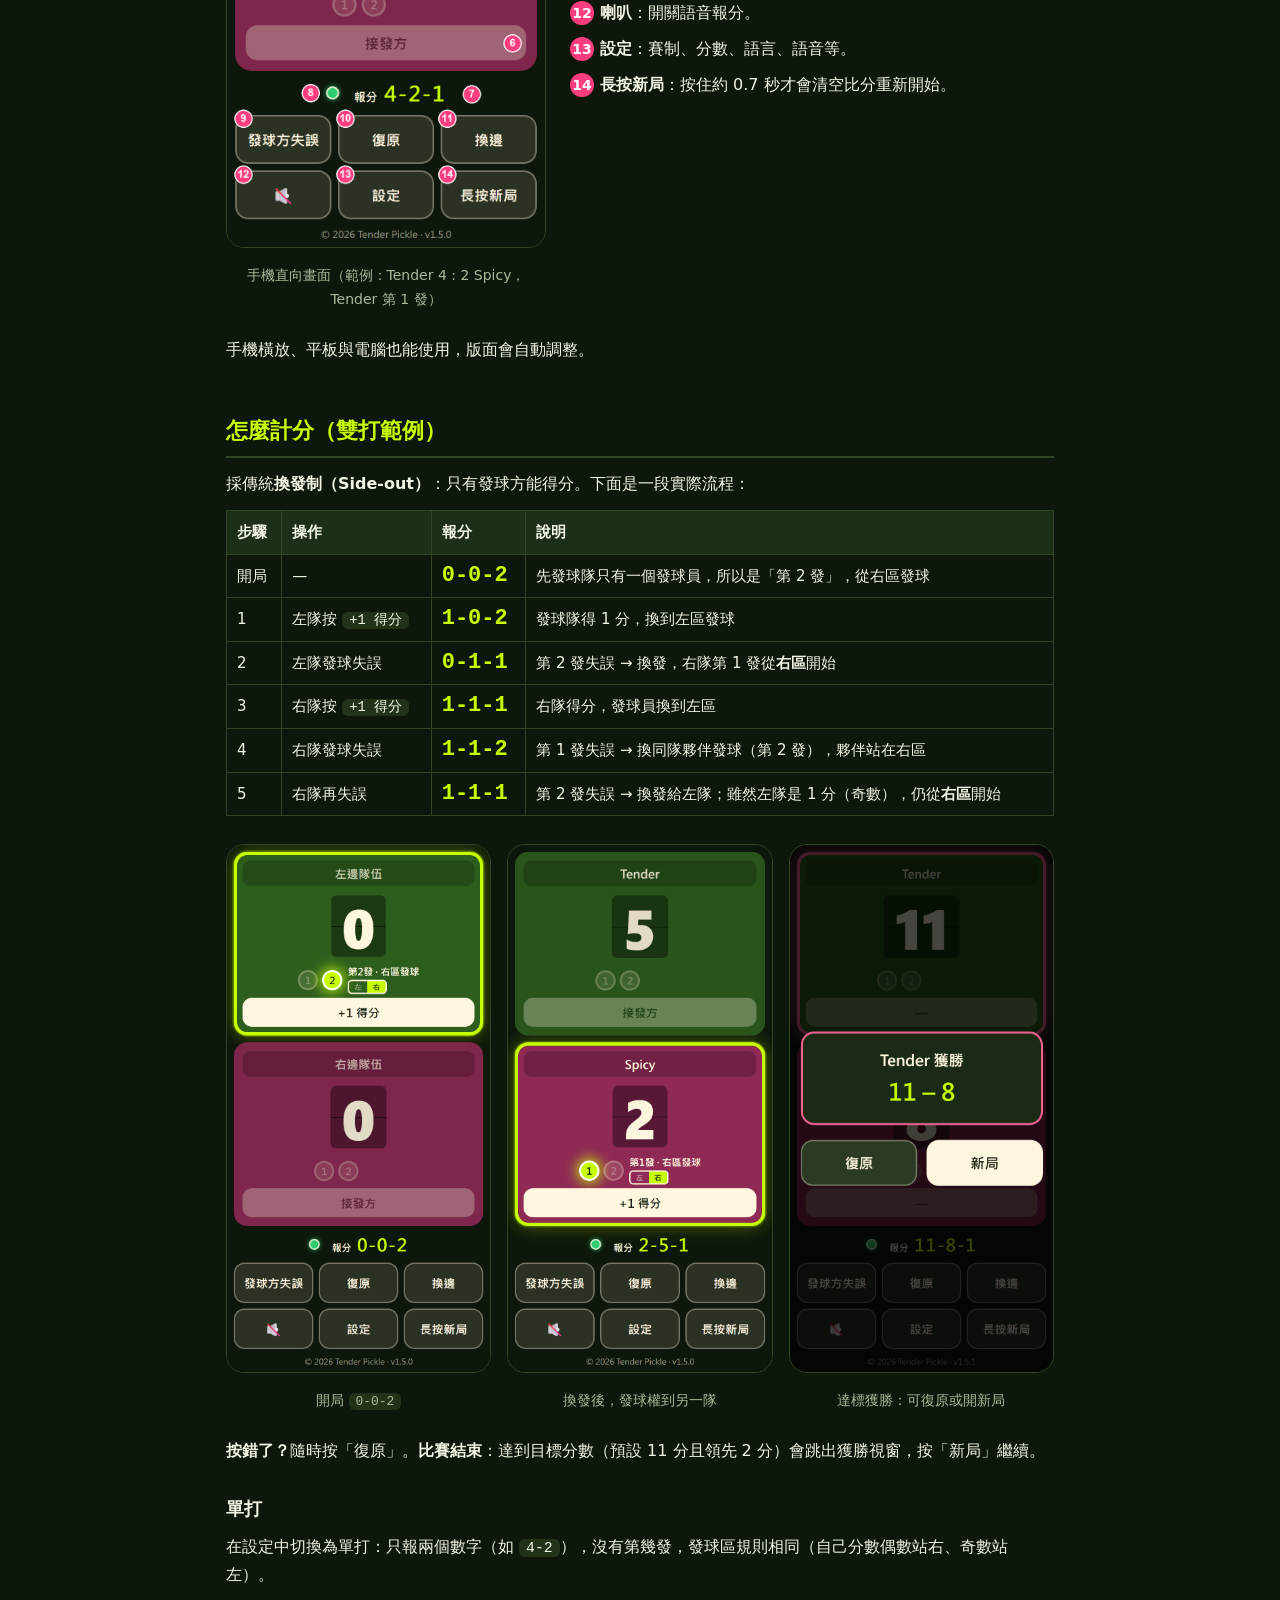
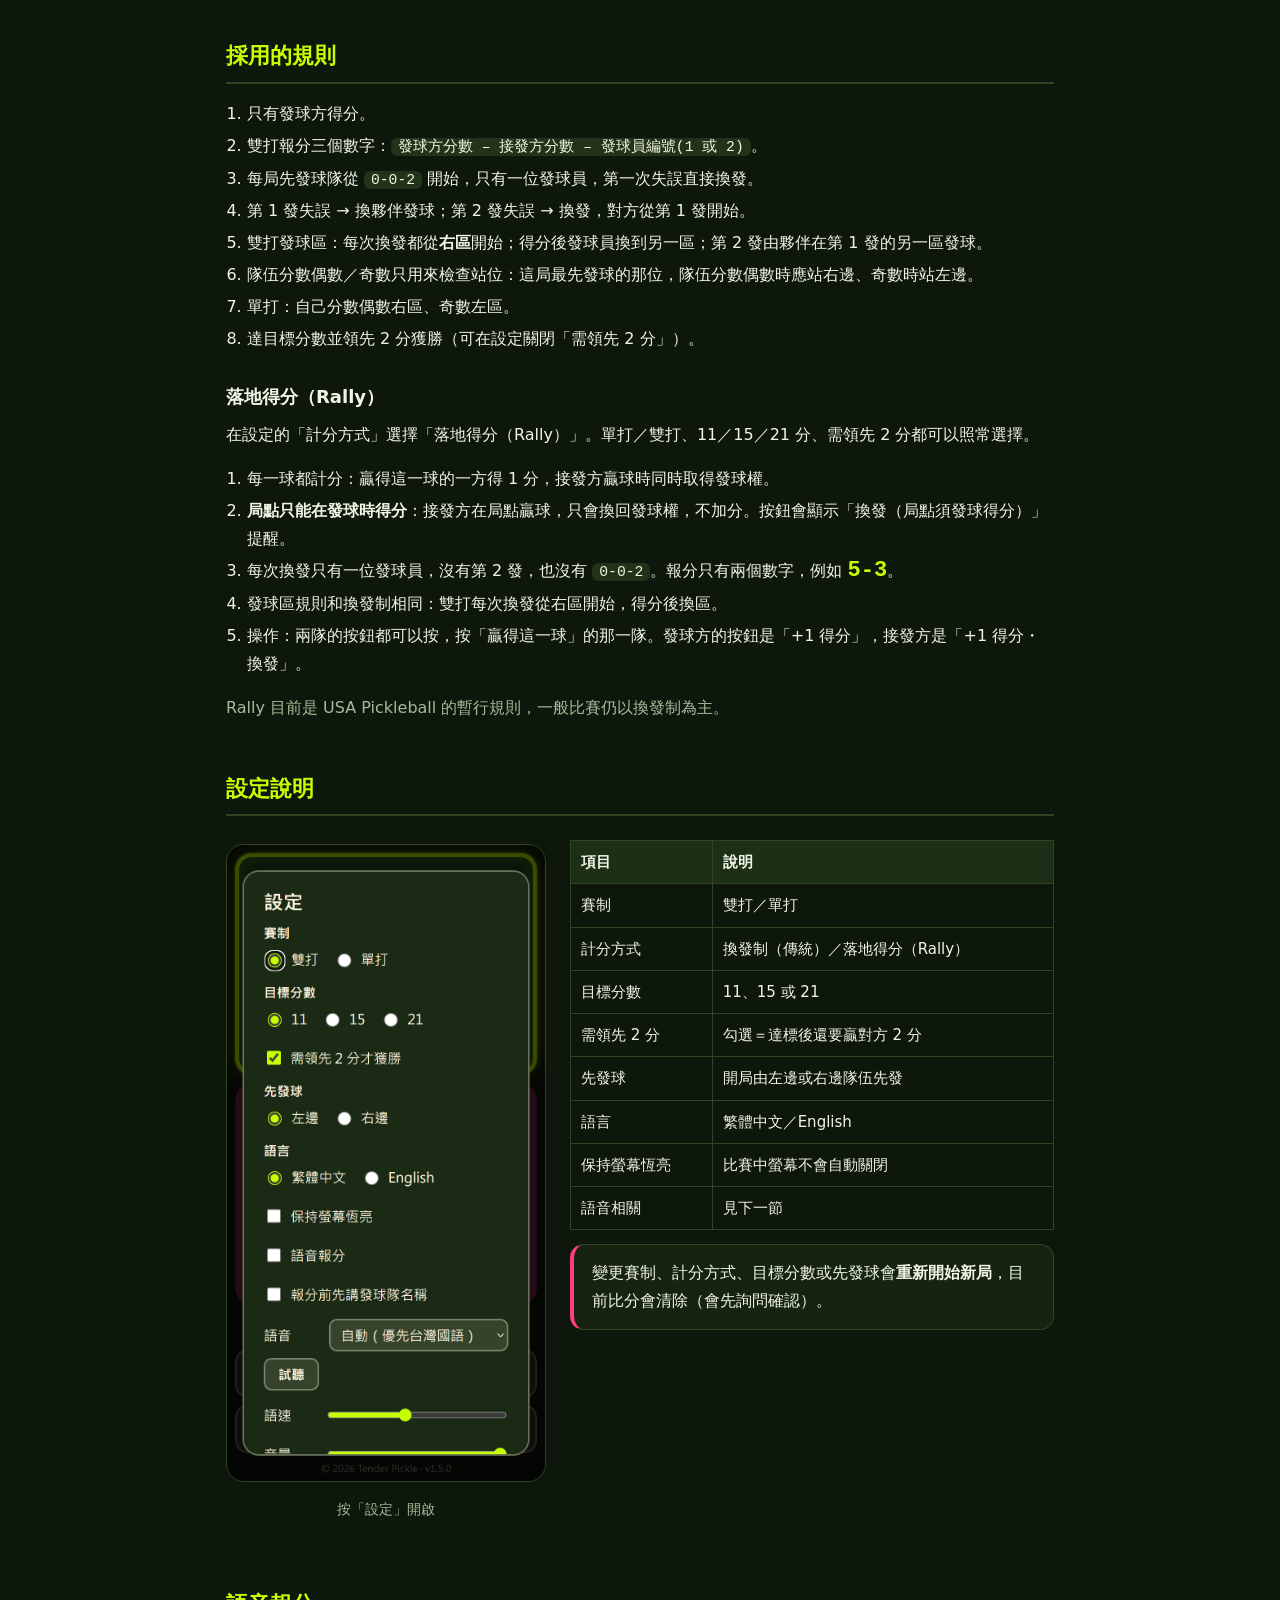
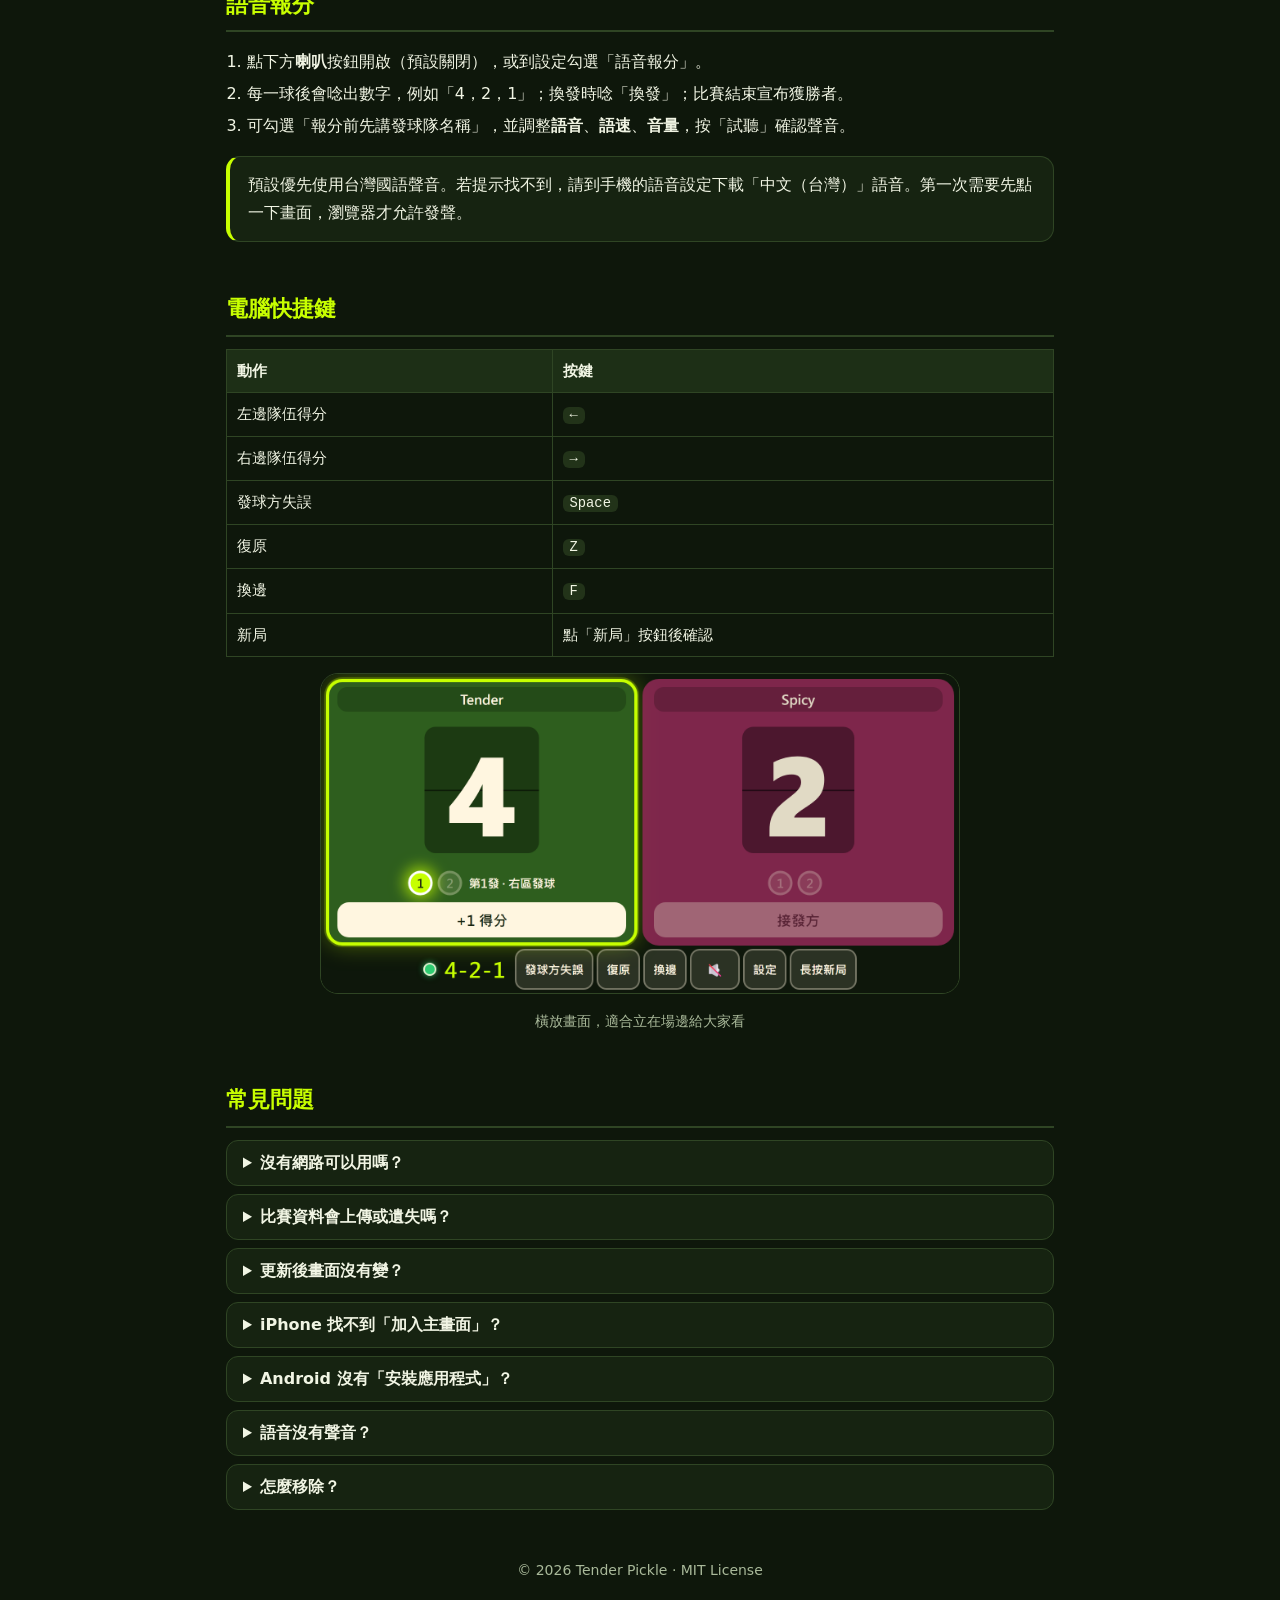
==== commit 4cef19b0: "v1.7.0: rally scoring option Settings -> Scoring: side-out (traditional) or rally (USA Pickleball pr" ====
--- a/guide/index.html
+++ b/guide/index.html
@@ -54,7 +54,7 @@
   <a class="cta" href="https://hsiao0922.github.io/tender-pickle-scoreboard/">開啟計分板</a>
   <nav>
     <a href="#features">特色</a><a href="#install">安裝到桌面</a><a href="#ui">畫面導覽</a><a href="#play">怎麼計分</a>
-    <a href="#rules">規則</a><a href="#settings">設定</a><a href="#voice">語音報分</a><a href="#faq">常見問題</a>
+    <a href="#rules">規則</a><a href="#rally">落地得分</a><a href="#settings">設定</a><a href="#voice">語音報分</a><a href="#faq">常見問題</a>
   </nav>
 </header>
 
@@ -207,7 +207,16 @@
   <li>單打：自己分數偶數右區、奇數左區。</li>
   <li>達目標分數並領先 2 分獲勝（可在設定關閉「需領先 2 分」）。</li>
 </ol>
-<p class="sub">目前尚未支援 Rally 計分（每球得分制）。</p>
+<h3 id="rally">落地得分（Rally）</h3>
+<p>在設定的「計分方式」選擇「落地得分（Rally）」。單打／雙打、11／15／21 分、需領先 2 分都可以照常選擇。</p>
+<ol>
+  <li>每一球都計分：贏得這一球的一方得 1 分，接發方贏球時同時取得發球權。</li>
+  <li><strong>局點只能在發球時得分</strong>：接發方在局點贏球，只會換回發球權，不加分。按鈕會顯示「換發（局點須發球得分）」提醒。</li>
+  <li>每次換發只有一位發球員，沒有第 2 發，也沒有 <code>0-0-2</code>。報分只有兩個數字，例如 <span class="call">5-3</span>。</li>
+  <li>發球區規則和換發制相同：雙打每次換發從右區開始，得分後換區。</li>
+  <li>操作：兩隊的按鈕都可以按，按「贏得這一球」的那一隊。發球方的按鈕是「+1 得分」，接發方是「+1 得分・換發」。</li>
+</ol>
+<p class="sub">Rally 目前是 USA Pickleball 的暫行規則，一般比賽仍以換發制為主。</p>
 
 <h2 id="settings">設定說明</h2>
 <div class="two">
@@ -216,6 +225,7 @@
     <table>
       <tr><th>項目</th><th>說明</th></tr>
       <tr><td>賽制</td><td>雙打／單打</td></tr>
+      <tr><td>計分方式</td><td>換發制（傳統）／落地得分（Rally）</td></tr>
       <tr><td>目標分數</td><td>11、15 或 21</td></tr>
       <tr><td>需領先 2 分</td><td>勾選＝達標後還要贏對方 2 分</td></tr>
       <tr><td>先發球</td><td>開局由左邊或右邊隊伍先發</td></tr>
@@ -223,7 +233,7 @@
       <tr><td>保持螢幕恆亮</td><td>比賽中螢幕不會自動關閉</td></tr>
       <tr><td>語音相關</td><td>見下一節</td></tr>
     </table>
-    <div class="panel warn">變更賽制、目標分數或先發球會<strong>重新開始新局</strong>，目前比分會清除（會先詢問確認）。</div>
+    <div class="panel warn">變更賽制、計分方式、目標分數或先發球會<strong>重新開始新局</strong>，目前比分會清除（會先詢問確認）。</div>
   </div>
 </div>
 
